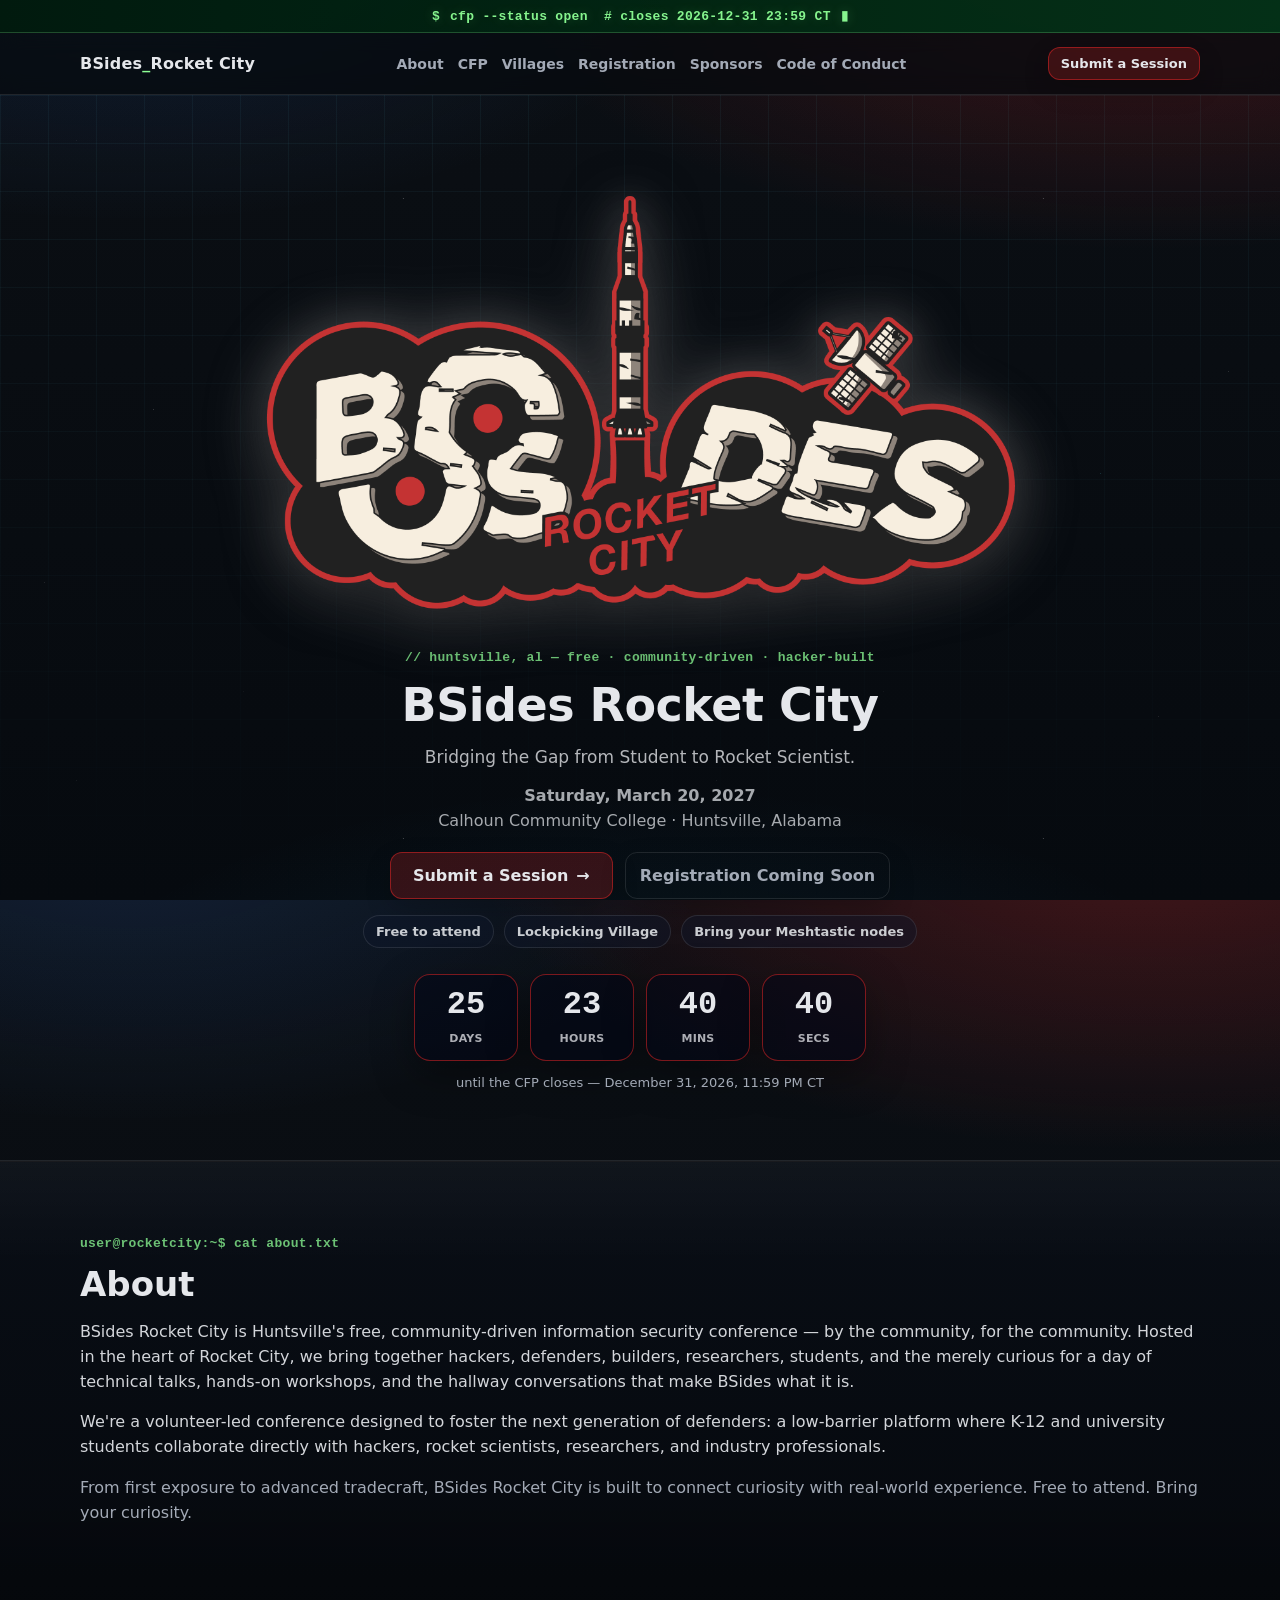
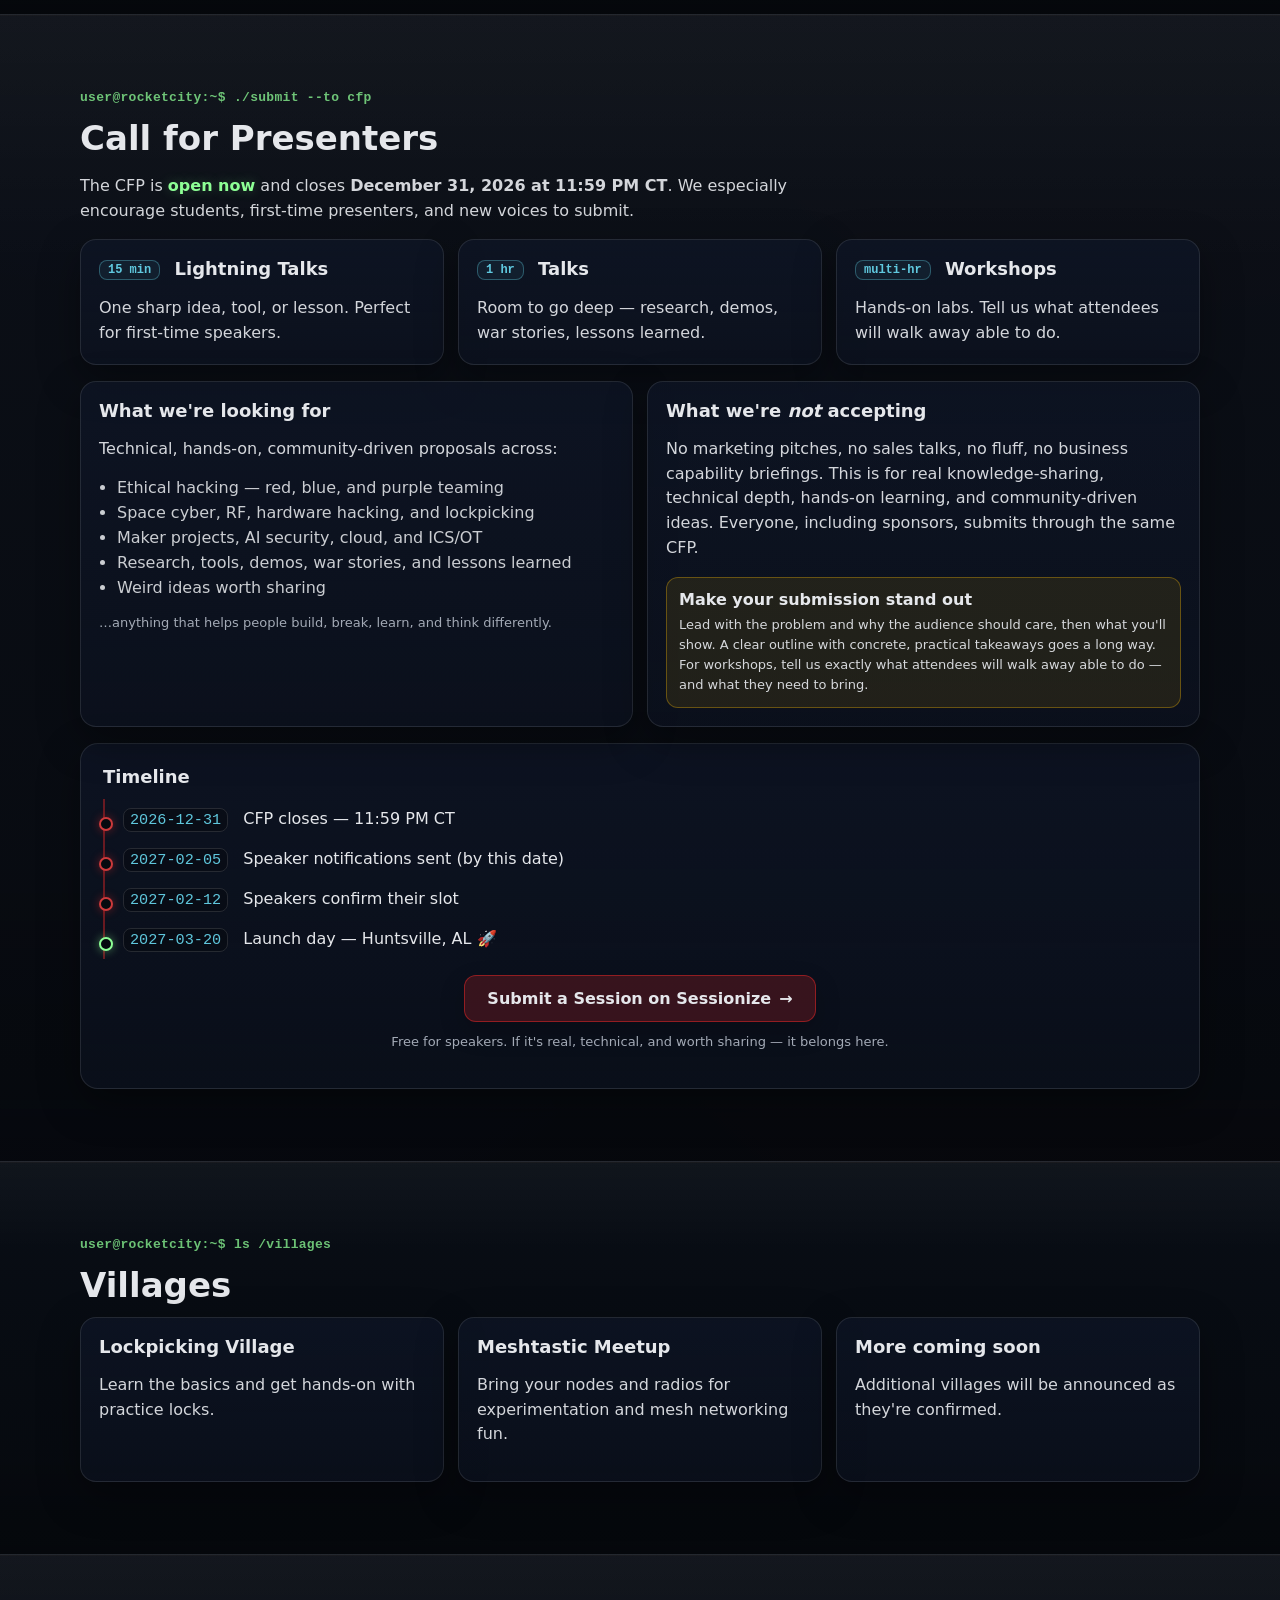
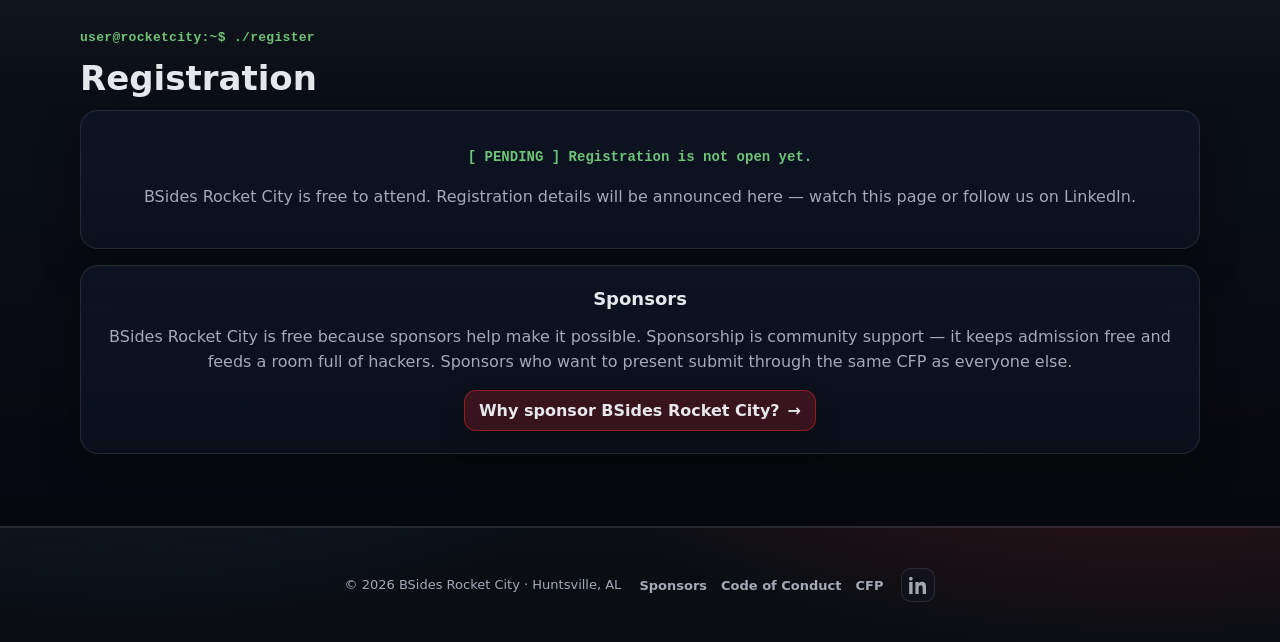
==== index.html @ ed010ed2 "Add sponsor page and one-page sponsor sheet PDF - New sponsors.html: why sponsor, what sponsorship s" ====
<!doctype html>
<html lang="en">
<head>
  <meta charset="utf-8" />
  <meta name="viewport" content="width=device-width,initial-scale=1" />
  <meta name="description" content="BSides Rocket City — Huntsville's free, community-driven information security conference. Saturday, March 20, 2027 at Calhoun Community College. CFP open now." />
  <title>BSides Rocket City — March 20, 2027 · Huntsville, AL</title>

  <meta property="og:title" content="BSides Rocket City" />
  <meta property="og:description" content="Huntsville's free, community-driven infosec conference. Saturday, March 20, 2027 · Calhoun Community College. CFP open through December 31, 2026." />
  <meta property="og:image" content="assets/images/BSides-Rocket City-Logo.png" />
  <meta property="og:type" content="website" />

  <link rel="icon" href="assets/images/BSides-Rocket City-Logo.png" type="image/png" />

  <link rel="preconnect" href="https://fonts.cloudflare.com" crossorigin />
  <link href="https://fonts.cloudflare.com/css?family=Inter:400,500,600,700,800&display=swap" rel="stylesheet" />

  <link rel="stylesheet" href="assets/styles.css" />
</head>

<body>
  <div id="bootScreen" class="boot-screen" aria-hidden="true"></div>

  <a class="skip-link" href="#main">Skip to content</a>

  <div class="top-banner" role="note">
    <span class="top-banner__prompt">$</span>
    <span class="top-banner__text">cfp --status open&nbsp;&nbsp;# closes 2026-12-31 23:59 CT</span>
    <span class="top-banner__cursor">▮</span>
  </div>

  <header class="site-header">
    <div class="container header-inner">
      <div class="brand">
        <span class="brand-name">BSides<span class="brand-accent">_</span>Rocket City</span>
      </div>

      <nav class="nav" aria-label="Primary navigation">
        <a href="#about">About</a>
        <a href="#cfp">CFP</a>
        <a href="#villages">Villages</a>
        <a href="#register">Registration</a>
        <a href="sponsors.html">Sponsors</a>
        <a href="code-of-conduct.html">Code of Conduct</a>
      </nav>

      <div class="header-cta">
        <a class="btn primary small-btn" href="https://sessionize.com/bsides-rocket-city2007/" target="_blank" rel="noopener noreferrer">Submit a Session</a>
      </div>
    </div>
  </header>

  <main id="main">

    <section class="hero">
      <div class="container hero-inner">

        <div class="hero-visual">
          <img
            id="heroLogo"
            src="assets/images/BSides-Rocket City-Logo.png"
            alt="BSides Rocket City logo"
            class="hero-logo"
            loading="eager"
          />
        </div>

        <p class="eyebrow" aria-hidden="true">// huntsville, al — free · community-driven · hacker-built</p>

        <h1>BSides Rocket City</h1>

        <p class="subtitle">
          Bridging the Gap from Student to Rocket Scientist.
        </p>

        <p class="meta">
          <strong>Saturday, March 20, 2027</strong><br />
          Calhoun Community College · Huntsville, Alabama
        </p>

        <div class="hero-actions">
          <a class="btn primary cta" href="https://sessionize.com/bsides-rocket-city2007/" target="_blank" rel="noopener noreferrer">
            Submit a Session <span aria-hidden="true">→</span>
          </a>
          <span class="btn ghost soon">Registration Coming Soon</span>
        </div>

        <div class="hero-note">
          <div class="pill">Free to attend</div>
          <div class="pill">Lockpicking Village</div>
          <div class="pill">Bring your Meshtastic nodes</div>
        </div>

        <div class="timer" id="cfpTimer" aria-label="Time remaining to submit to the call for presenters">
          <div class="timebox"><span id="tDays">--</span><small>days</small></div>
          <div class="timebox"><span id="tHours">--</span><small>hours</small></div>
          <div class="timebox"><span id="tMins">--</span><small>mins</small></div>
          <div class="timebox"><span id="tSecs">--</span><small>secs</small></div>
        </div>
        <p class="muted small timer-caption">until the CFP closes — December 31, 2026, 11:59 PM CT</p>
      </div>
    </section>

    <section id="about" class="section">
      <div class="container">
        <p class="eyebrow" aria-hidden="true">user@rocketcity:~$ cat about.txt</p>
        <h2>About</h2>
        <p>
          BSides Rocket City is Huntsville's free, community-driven information security conference —
          by the community, for the community. Hosted in the heart of Rocket City, we bring together
          hackers, defenders, builders, researchers, students, and the merely curious for a day of
          technical talks, hands-on workshops, and the hallway conversations that make BSides what it is.
        </p>

        <p>
          We're a volunteer-led conference designed to foster the next generation of defenders:
          a low-barrier platform where K-12 and university students collaborate directly with hackers,
          rocket scientists, researchers, and industry professionals.
        </p>

        <p class="muted">
          From first exposure to advanced tradecraft, BSides Rocket City is built to connect curiosity
          with real-world experience. Free to attend. Bring your curiosity.
        </p>
      </div>
    </section>

    <section id="cfp" class="section alt">
      <div class="container">
        <p class="eyebrow" aria-hidden="true">user@rocketcity:~$ ./submit --to cfp</p>
        <h2>Call for Presenters</h2>
        <p class="section-lede">
          The CFP is <strong class="status-open">open now</strong> and closes
          <strong>December 31, 2026 at 11:59 PM CT</strong>. We especially encourage students,
          first-time presenters, and new voices to submit.
        </p>

        <div class="grid-3 formats">
          <div class="card">
            <h3><span class="mono-tag">15 min</span> Lightning Talks</h3>
            <p>One sharp idea, tool, or lesson. Perfect for first-time speakers.</p>
          </div>
          <div class="card">
            <h3><span class="mono-tag">1 hr</span> Talks</h3>
            <p>Room to go deep — research, demos, war stories, lessons learned.</p>
          </div>
          <div class="card">
            <h3><span class="mono-tag">multi-hr</span> Workshops</h3>
            <p>Hands-on labs. Tell us what attendees will walk away able to do.</p>
          </div>
        </div>

        <div class="grid-2 mt">
          <div class="card">
            <h3>What we're looking for</h3>
            <p>Technical, hands-on, community-driven proposals across:</p>
            <ul class="bullets">
              <li>Ethical hacking — red, blue, and purple teaming</li>
              <li>Space cyber, RF, hardware hacking, and lockpicking</li>
              <li>Maker projects, AI security, cloud, and ICS/OT</li>
              <li>Research, tools, demos, war stories, and lessons learned</li>
              <li>Weird ideas worth sharing</li>
            </ul>
            <p class="muted small">
              …anything that helps people build, break, learn, and think differently.
            </p>
          </div>

          <div class="card">
            <h3>What we're <em>not</em> accepting</h3>
            <p>
              No marketing pitches, no sales talks, no fluff, no business capability briefings.
              This is for real knowledge-sharing, technical depth, hands-on learning, and
              community-driven ideas. Everyone, including sponsors, submits through the same CFP.
            </p>
            <div class="notice">
              <div class="notice-title">Make your submission stand out</div>
              <p class="small">
                Lead with the problem and why the audience should care, then what you'll show.
                A clear outline with concrete, practical takeaways goes a long way. For workshops,
                tell us exactly what attendees will walk away able to do — and what they need to bring.
              </p>
            </div>
          </div>
        </div>

        <div class="card big mt timeline-card">
          <h3>Timeline</h3>
          <ul class="timeline">
            <li><code>2026-12-31</code> CFP closes — 11:59 PM CT</li>
            <li><code>2027-02-05</code> Speaker notifications sent (by this date)</li>
            <li><code>2027-02-12</code> Speakers confirm their slot</li>
            <li><code>2027-03-20</code> Launch day — Huntsville, AL 🚀</li>
          </ul>

          <div class="center mt">
            <a class="btn primary cta" href="https://sessionize.com/bsides-rocket-city2007/" target="_blank" rel="noopener noreferrer">
              Submit a Session on Sessionize <span aria-hidden="true">→</span>
            </a>
            <p class="muted small mt-sm">Free for speakers. If it's real, technical, and worth sharing — it belongs here.</p>
          </div>
        </div>
      </div>
    </section>

    <section id="villages" class="section">
      <div class="container">
        <p class="eyebrow" aria-hidden="true">user@rocketcity:~$ ls /villages</p>
        <h2>Villages</h2>

        <div class="grid-3">
          <div class="card">
            <h3>Lockpicking Village</h3>
            <p>Learn the basics and get hands-on with practice locks.</p>
          </div>

          <div class="card">
            <h3>Meshtastic Meetup</h3>
            <p>Bring your nodes and radios for experimentation and mesh networking fun.</p>
          </div>

          <div class="card">
            <h3>More coming soon</h3>
            <p>Additional villages will be announced as they're confirmed.</p>
          </div>
        </div>
      </div>
    </section>

    <section id="register" class="section alt">
      <div class="container">
        <p class="eyebrow" aria-hidden="true">user@rocketcity:~$ ./register</p>
        <h2>Registration</h2>

        <div class="card big center">
          <p class="mono-line">[ PENDING ] Registration is not open yet.</p>
          <p class="muted">
            BSides Rocket City is free to attend. Registration details will be announced here —
            watch this page or follow us on LinkedIn.
          </p>
        </div>

        <div class="card big mt center">
          <h3>Sponsors</h3>
          <p class="muted">
            BSides Rocket City is free because sponsors help make it possible. Sponsorship is
            community support — it keeps admission free and feeds a room full of hackers.
            Sponsors who want to present submit through the same CFP as everyone else.
          </p>
          <a class="btn primary" href="sponsors.html">Why sponsor BSides Rocket City? <span aria-hidden="true">→</span></a>
        </div>
      </div>
    </section>

    <footer class="site-footer">
      <div class="container footer-inner">
        <p class="muted small">© <span id="year"></span> BSides Rocket City · Huntsville, AL</p>

        <nav class="footer-links" aria-label="Footer navigation">
          <a href="sponsors.html">Sponsors</a>
          <a href="code-of-conduct.html">Code of Conduct</a>
          <a href="https://sessionize.com/bsides-rocket-city2007/" target="_blank" rel="noopener noreferrer">CFP</a>
        </nav>

        <a class="social-icon"
           href="https://www.linkedin.com/company/bsides-rocket-city/"
           target="_blank"
           rel="noopener noreferrer"
           aria-label="Follow BSides Rocket City on LinkedIn">
          <svg viewBox="0 0 24 24" width="18" height="18" fill="currentColor">
            <path d="M4.98 3.5C4.98 4.88 3.86 6 2.49 6 1.12 6 0 4.88 0 3.5 0 2.12 1.12 1 2.49 1 3.86 1 4.98 2.12 4.98 3.5zM.22 8h4.54V24H.22zM8.56 8h4.35v2.19h.06c.61-1.16 2.09-2.39 4.31-2.39 4.61 0 5.46 3.03 5.46 6.97V24h-4.54v-7.56c0-1.8-.03-4.11-2.5-4.11-2.5 0-2.88 1.95-2.88 3.98V24H8.56z"/>
          </svg>
        </a>
      </div>
    </footer>

  </main>

  <script>
    document.getElementById("year").textContent = new Date().getFullYear();

    // --- CFP countdown (closes Dec 31, 2026 11:59 PM CT / UTC-6) ---
    (function () {
      const target = Date.parse("2026-12-31T23:59:59-06:00");
      const el = {
        d: document.getElementById("tDays"),
        h: document.getElementById("tHours"),
        m: document.getElementById("tMins"),
        s: document.getElementById("tSecs")
      };
      const timer = document.getElementById("cfpTimer");
      const caption = document.querySelector(".timer-caption");

      function tick() {
        let diff = target - Date.now();
        if (diff <= 0) {
          timer.innerHTML = '<div class="timebox closed"><span>CFP</span><small>closed</small></div>';
          if (caption) caption.textContent = "The CFP closed December 31, 2026. Thanks to everyone who submitted!";
          return;
        }
        const days = Math.floor(diff / 86400000);
        const hours = Math.floor(diff / 3600000) % 24;
        const mins = Math.floor(diff / 60000) % 60;
        const secs = Math.floor(diff / 1000) % 60;
        el.d.textContent = days;
        el.h.textContent = String(hours).padStart(2, "0");
        el.m.textContent = String(mins).padStart(2, "0");
        el.s.textContent = String(secs).padStart(2, "0");
        setTimeout(tick, 1000);
      }
      tick();
    })();

    // --- Boot screen (skippable, once per session, respects reduced motion) ---
    (function () {
      const bootScreen = document.getElementById("bootScreen");
      const reduceMotion = window.matchMedia("(prefers-reduced-motion: reduce)").matches;
      let seen = false;
      try { seen = sessionStorage.getItem("booted") === "1"; } catch (e) {}

      if (reduceMotion || seen) {
        bootScreen.remove();
        return;
      }

      const bootMessages = [
        "BSides Rocket City BIOS v27.03",
        "[ OK ] Initializing community modules...",
        "[ OK ] Loading CFP pipeline... status=OPEN",
        "[ OK ] Mounting /srv/bsides-rocket-city ...",
        "[ OK ] Spawning villages...",
        "[ OK ] Igniting boosters...",
        "Welcome to BSides Rocket City."
      ];

      let bootIndex = 0;
      let dismissed = false;

      function dismiss() {
        if (dismissed) return;
        dismissed = true;
        try { sessionStorage.setItem("booted", "1"); } catch (e) {}
        bootScreen.classList.add("boot-hide");
        setTimeout(() => bootScreen.remove(), 650);
      }

      function typeBootMessage() {
        if (dismissed) return;
        if (bootIndex < bootMessages.length) {
          const line = document.createElement("div");
          line.textContent = bootMessages[bootIndex++];
          bootScreen.appendChild(line);
          setTimeout(typeBootMessage, 220);
        } else {
          setTimeout(dismiss, 650);
        }
      }

      bootScreen.addEventListener("click", dismiss);
      window.addEventListener("keydown", dismiss, { once: true });
      window.addEventListener("load", typeBootMessage);
    })();
  </script>
</body>
</html>
---- assets/styles.css ----
:root{
  --bg: #0b0f14;
  --bg2:#060a0f;
  --panel:#0f172a;
  --text:#e5e7eb;
  --muted:#a3aab6;
  --border: rgba(255,255,255,.10);
  --section-edge: rgba(255,255,255,.08);
  --section-a: linear-gradient(180deg, rgba(9,14,22,.98), rgba(6,9,14,.96));
  --section-b: linear-gradient(180deg, rgba(12,16,24,.98), rgba(7,10,16,.96));
  --section-soft-top: linear-gradient(180deg, rgba(255,255,255,.03), transparent 22%);
  --section-soft-bottom: linear-gradient(0deg, rgba(0,0,0,.18), transparent 28%);
  --shadow: 0 14px 40px rgba(0,0,0,.35);
  --accent: rgba(220,38,38,.55);
  --terminal: #8dff95;
  --terminal-dim: rgba(141,255,149,.75);
  --cyan: rgba(110,231,255,.85);
  --noticeBg: rgba(234,179,8,.10);
  --noticeBorder: rgba(234,179,8,.35);
  --mono: ui-monospace, SFMono-Regular, Menlo, Monaco, Consolas, "Liberation Mono", "Courier New", monospace;
}

*{ box-sizing:border-box; }
html,body{ height:100%; }
html{ scroll-behavior: smooth; }

body{
  margin:0;
  font-family: "Inter", system-ui, -apple-system, BlinkMacSystemFont, "Segoe UI", sans-serif;
  background:
    radial-gradient(1000px 520px at 10% -10%, rgba(59,130,246,.16), transparent 60%),
    radial-gradient(1100px 520px at 90% -8%, rgba(220,38,38,.28), transparent 62%),
    radial-gradient(900px 420px at 50% 120%, rgba(14,165,233,.10), transparent 70%),
    linear-gradient(180deg, var(--bg), var(--bg2));
  color: var(--text);
}

/* Starfield: static, layered, cheap to render */
body::before{
  content:"";
  position: fixed;
  inset: 0;
  z-index: -1;
  pointer-events: none;
  background-image:
    radial-gradient(1px 1px at 12% 22%, rgba(255,255,255,.55), transparent 50%),
    radial-gradient(1px 1px at 38% 8%,  rgba(255,255,255,.40), transparent 50%),
    radial-gradient(1.5px 1.5px at 63% 31%, rgba(255,255,255,.50), transparent 50%),
    radial-gradient(1px 1px at 81% 12%, rgba(255,255,255,.35), transparent 50%),
    radial-gradient(1px 1px at 24% 64%, rgba(255,255,255,.30), transparent 50%),
    radial-gradient(1.5px 1.5px at 92% 58%, rgba(255,255,255,.40), transparent 50%),
    radial-gradient(1px 1px at 49% 83%, rgba(255,255,255,.30), transparent 50%),
    radial-gradient(1px 1px at 7% 91%,  rgba(255,255,255,.35), transparent 50%),
    radial-gradient(1.5px 1.5px at 72% 74%, rgba(110,231,255,.35), transparent 50%),
    radial-gradient(1px 1px at 55% 49%, rgba(255,255,255,.25), transparent 50%);
  background-size: 640px 640px;
  background-repeat: repeat;
  opacity: .8;
}

a{ color:inherit; }
a:hover{ opacity:.95; }

:focus-visible{
  outline: 2px solid var(--terminal);
  outline-offset: 2px;
  border-radius: 4px;
}

.container{
  width: min(1120px, calc(100% - 32px));
  margin-inline:auto;
}

.center{ text-align:center; }

/* ---------- Terminal top banner ---------- */
.top-banner{
  display:flex;
  align-items:center;
  justify-content:center;
  gap:10px;
  padding: 8px 10px;
  background: linear-gradient(90deg, rgba(0,26,12,.92), rgba(0,51,24,.92));
  border-bottom: 1px solid rgba(141,255,149,.22);
  color: rgba(141,255,149,.95);
  font-family: var(--mono);
  font-size: 13px;
  font-weight: 700;
  letter-spacing: .3px;
  text-shadow: 0 0 12px rgba(141,255,149,.22);
}

.top-banner__cursor{
  animation: bannerBlink 1.15s steps(1,end) infinite;
}

@keyframes bannerBlink{
  0%,49%{ opacity: 1; }
  50%,100%{ opacity: 0; }
}

/* ---------- Boot screen ---------- */
.boot-screen{
  position: fixed;
  inset: 0;
  background: #000;
  color: var(--terminal);
  font-family: var(--mono);
  font-size: 14px;
  padding: 24px;
  z-index: 9999;
  overflow: auto;
  opacity: 1;
  transition: opacity .6s ease, transform .6s ease;
  text-shadow: 0 0 10px rgba(141,255,149,.25);
  cursor: pointer;
}

.boot-screen.boot-hide{
  opacity: 0;
  transform: translateY(-6px);
  pointer-events: none;
}

.skip-link{
  position:absolute;
  left:-9999px;
  top:auto;
  width:1px;
  height:1px;
  overflow:hidden;
}

.skip-link:focus{
  left:16px;
  top:16px;
  width:auto;
  height:auto;
  padding:10px 12px;
  background:#000;
  border:1px solid var(--border);
  border-radius:10px;
  z-index:9999;
}

/* ---------- Header ---------- */
.site-header{
  position:sticky;
  top: 0;
  z-index:50;
  backdrop-filter: blur(10px);
  background: rgba(6,10,15,.72);
  border-bottom:1px solid var(--border);
}

.header-inner{
  display:flex;
  gap:16px;
  align-items:center;
  justify-content:space-between;
  padding:14px 0;
}

.brand-name{
  font-weight:800;
  letter-spacing:.2px;
  white-space: nowrap;
}

.brand-accent{
  color: var(--terminal);
  animation: bannerBlink 1.15s steps(1,end) infinite;
}

.nav{
  display:flex;
  gap:14px;
  flex-wrap:wrap;
  justify-content:center;
}

.nav a{
  color: var(--muted);
  text-decoration:none;
  font-weight:600;
  font-size:14px;
}

.nav a:hover{ color: var(--terminal); }

.header-cta{
  display:flex;
  gap:10px;
  align-items:center;
}

/* ---------- Buttons ---------- */
.btn{
  display:inline-flex;
  align-items:center;
  justify-content:center;
  gap:8px;
  padding:10px 14px;
  border-radius:12px;
  border:1px solid var(--border);
  background: rgba(15,23,42,.55);
  color: var(--text);
  text-decoration:none;
  font-weight:800;
  box-shadow: 0 10px 26px rgba(0,0,0,.18);
  transition: transform .15s ease, box-shadow .15s ease, border-color .15s ease;
}

.btn:hover{
  border-color: rgba(255,255,255,.20);
  box-shadow: 0 14px 38px rgba(0,0,0,.24);
  transform: translateY(-1px);
}

.btn.primary{
  background: rgba(220,38,38,.22);
  border-color: rgba(220,38,38,.55);
}

.btn.primary:hover{
  border-color: rgba(239,68,68,.85);
  box-shadow: 0 14px 38px rgba(0,0,0,.24), 0 0 22px rgba(220,38,38,.30);
}

.btn.cta{
  padding: 13px 22px;
  font-size: 16px;
}

.btn.ghost{
  background: transparent;
}

.btn.soon{
  color: var(--muted);
  cursor: default;
  font-weight: 700;
}

.btn.soon:hover{
  transform: none;
  border-color: var(--border);
  box-shadow: 0 10px 26px rgba(0,0,0,.18);
}

.small-btn{
  padding: 8px 12px;
  font-size: 13px;
}

/* ---------- Sections ---------- */
.section{
  padding: 72px 0;
  background:
    var(--section-soft-top),
    var(--section-soft-bottom),
    var(--section-a);
  border-top: 1px solid var(--section-edge);
  border-bottom: 1px solid var(--section-edge);
}

.section.alt{
  background:
    var(--section-soft-top),
    var(--section-soft-bottom),
    var(--section-b);
}

h1,h2,h3{ margin: 0 0 12px; }
h1{ font-size: clamp(32px, 4vw, 46px); letter-spacing:-.5px; }
h2{ font-size: clamp(26px, 3vw, 34px); }
h3{ font-size: 18px; }

p{ line-height:1.55; color: rgba(229,231,235,.92); }
.muted{ color: var(--muted); }
.small{ font-size: 13px; }

.section-lede{
  max-width: 72ch;
}

.status-open{
  color: var(--terminal);
  text-shadow: 0 0 12px rgba(141,255,149,.25);
}

/* Terminal-style section eyebrows */
.eyebrow{
  margin: 0 0 10px;
  font-family: var(--mono);
  font-size: 13px;
  font-weight: 600;
  letter-spacing: .3px;
  color: var(--terminal-dim);
}

.mono-tag{
  display:inline-block;
  font-family: var(--mono);
  font-size: 12px;
  font-weight: 700;
  color: var(--cyan);
  border: 1px solid rgba(110,231,255,.30);
  background: rgba(110,231,255,.06);
  border-radius: 8px;
  padding: 2px 8px;
  margin-right: 8px;
  vertical-align: 2px;
}

.mono-line{
  font-family: var(--mono);
  font-size: 14px;
  font-weight: 700;
  color: var(--terminal-dim);
}

/* ---------- Hero ---------- */
.hero{
  position: relative;
  padding: 78px 0 54px;
  border-bottom: 1px solid var(--border);
  overflow: hidden;
}

/* Faint launch-grid backdrop, fades toward the bottom */
.hero::before{
  content:"";
  position:absolute;
  inset:0;
  pointer-events:none;
  background-image:
    linear-gradient(rgba(110,231,255,.06) 1px, transparent 1px),
    linear-gradient(90deg, rgba(110,231,255,.06) 1px, transparent 1px);
  background-size: 48px 48px;
  -webkit-mask-image: linear-gradient(180deg, rgba(0,0,0,.9), transparent 78%);
          mask-image: linear-gradient(180deg, rgba(0,0,0,.9), transparent 78%);
}

.hero-inner{ text-align:center; position: relative; }

.hero-visual{
  position: relative;
  width: min(760px, 96%);
  margin: 0 auto 18px;
  overflow: visible;
  background: transparent;
  border: 0;
  box-shadow: none;
}

.hero-logo{
  position: relative;
  z-index: 1;
  width: 100%;
  height: auto;
  display:block;
  margin: 0 auto;

  filter:
    drop-shadow(0 10px 28px rgba(0,0,0,.55))
    drop-shadow(0 0 16px rgba(255,255,255,.18))
    drop-shadow(0 0 32px rgba(255,255,255,.14));
}

.subtitle{
  margin: 0 auto 14px;
  max-width: 72ch;
  color: rgba(229,231,235,.78);
  font-size: 17px;
}

.meta{
  margin: 0 auto 18px;
  color: rgba(229,231,235,.72);
  font-size: 16px;
}

.hero-actions{
  display:flex;
  justify-content:center;
  gap:12px;
  flex-wrap:wrap;
  margin: 18px 0 16px;
}

.hero-note{
  display:flex;
  gap:10px;
  flex-wrap:wrap;
  justify-content:center;
  margin-top: 12px;
}

.pill{
  border: 1px solid var(--border);
  background: rgba(15,23,42,.45);
  padding: 8px 12px;
  border-radius: 999px;
  font-weight: 800;
  font-size: 13px;
  color: rgba(229,231,235,.88);
}

/* ---------- CFP countdown ---------- */
.timer{
  display:flex;
  justify-content:center;
  gap:12px;
  margin-top:26px;
  flex-wrap:wrap;
}

.timebox{
  width: 104px;
  border-radius: 16px;
  padding: 14px 12px;
  border: 1px solid rgba(220,38,38,.55);
  background: rgba(2,6,23,.55);
  box-shadow: var(--shadow);
}

.timebox span{
  display:block;
  font-family: var(--mono);
  font-size: 32px;
  font-weight: 800;
  line-height: 1;
  margin-bottom: 6px;
  font-variant-numeric: tabular-nums;
}

.timebox small{
  color: rgba(229,231,235,.75);
  font-weight: 800;
  letter-spacing: .2px;
  text-transform: uppercase;
  font-size: 11px;
}

.timebox.closed{
  width: auto;
  padding-inline: 26px;
  border-color: rgba(141,255,149,.45);
}

.timer-caption{
  text-align:center;
  margin-top: 12px;
}

/* ---------- Cards & grids ---------- */
.card{
  background: linear-gradient(180deg, rgba(15,23,42,.62), rgba(15,23,42,.42));
  border: 1px solid var(--border);
  border-radius: 16px;
  padding: 18px;
  box-shadow: var(--shadow);
  transition: border-color .2s ease;
}

.card:hover{
  border-color: rgba(110,231,255,.28);
}

.card.big{
  padding: 22px;
  border-radius: 18px;
}

.grid-2{
  display:grid;
  grid-template-columns: repeat(2, minmax(0,1fr));
  gap: 14px;
}

.grid-3{
  display:grid;
  grid-template-columns: repeat(3, minmax(0,1fr));
  gap: 14px;
}

.formats .card p{
  margin-bottom: 0;
}

.bullets{
  padding-left: 18px;
  color: rgba(229,231,235,.88);
}

.bullets li{ margin: 6px 0; }

.notice{
  margin-top: 14px;
  padding: 12px 12px;
  border-radius: 12px;
  background: var(--noticeBg);
  border: 1px solid var(--noticeBorder);
}

.notice-title{
  font-weight: 900;
  margin-bottom: 6px;
}

.notice p{ margin: 0; }

/* ---------- Timeline ---------- */
.timeline{
  list-style: none;
  margin: 0;
  padding: 0;
}

.timeline li{
  padding: 10px 0 10px 18px;
  border-left: 2px solid rgba(220,38,38,.45);
  position: relative;
}

.timeline li::before{
  content:"";
  position:absolute;
  left:-6px;
  top: 18px;
  width: 10px;
  height: 10px;
  border-radius: 999px;
  background: var(--bg2);
  border: 2px solid rgba(239,68,68,.85);
  box-shadow: 0 0 10px rgba(220,38,38,.45);
}

.timeline li:last-child::before{
  border-color: var(--terminal);
  box-shadow: 0 0 10px rgba(141,255,149,.45);
}

.timeline code{
  margin-right: 10px;
  color: var(--cyan);
}

code{
  font-family: var(--mono);
  font-size: 0.95em;
  padding: 2px 6px;
  border-radius: 8px;
  background: rgba(0,0,0,.28);
  border: 1px solid rgba(255,255,255,.12);
}

.mt{ margin-top: 16px; }
.mt-sm{ margin-top: 10px; }

/* ---------- Code of Conduct page ---------- */
.page-hero{
  padding: 56px 0 36px;
  border-bottom: 1px solid var(--border);
  text-align:center;
}

.prose{
  max-width: 76ch;
}

.prose h2{
  margin-top: 34px;
  font-size: clamp(20px, 2.4vw, 26px);
}

/* ---------- Footer ---------- */
.site-footer{
  padding: 34px 0;
  border-top: 1px solid var(--border);
}

.footer-inner{
  display:flex;
  gap:18px;
  align-items:center;
  justify-content:center;
  flex-wrap:wrap;
}

.footer-links{
  display:flex;
  gap:14px;
}

.footer-links a{
  color: var(--muted);
  text-decoration:none;
  font-weight:600;
  font-size:13px;
}

.footer-links a:hover{ color: var(--terminal); }

.social-icon{
  display:inline-flex;
  align-items:center;
  justify-content:center;
  width: 34px;
  height: 34px;
  border-radius: 10px;
  border: 1px solid rgba(255,255,255,.10);
  background: rgba(15,23,42,.35);
  color: rgba(229,231,235,.70);
  text-decoration:none;
  transition: transform .15s ease, color .15s ease, border-color .15s ease, background .15s ease;
}

.social-icon:hover{
  transform: translateY(-1px);
  color: rgba(141,255,149,.92);
  border-color: rgba(141,255,149,.22);
  background: rgba(0, 51, 24, .20);
}

/* ---------- Responsive ---------- */
@media (max-width: 900px){
  .grid-3{ grid-template-columns: 1fr; }
  .grid-2{ grid-template-columns: 1fr; }
  .header-inner{ flex-wrap:wrap; justify-content:center; }
  .nav{ justify-content:center; }
}

@media (max-width: 640px){
  .section{
    padding: 56px 0;
    background:
      linear-gradient(180deg, rgba(255,255,255,.03), transparent 24%),
      linear-gradient(0deg, rgba(0,0,0,.18), transparent 30%),
      var(--section-a);
  }
  .section.alt{
    background:
      linear-gradient(180deg, rgba(255,255,255,.03), transparent 24%),
      linear-gradient(0deg, rgba(0,0,0,.18), transparent 30%),
      var(--section-b);
  }
  .timebox{ width: 76px; padding: 12px 8px; }
  .timebox span{ font-size: 24px; }
  .top-banner{ font-size: 11px; }
}

/* ---------- Reduced motion ---------- */
@media (prefers-reduced-motion: reduce){
  html{ scroll-behavior: auto; }
  *, *::before, *::after{
    animation-duration: .01ms !important;
    animation-iteration-count: 1 !important;
    transition-duration: .01ms !important;
  }
}
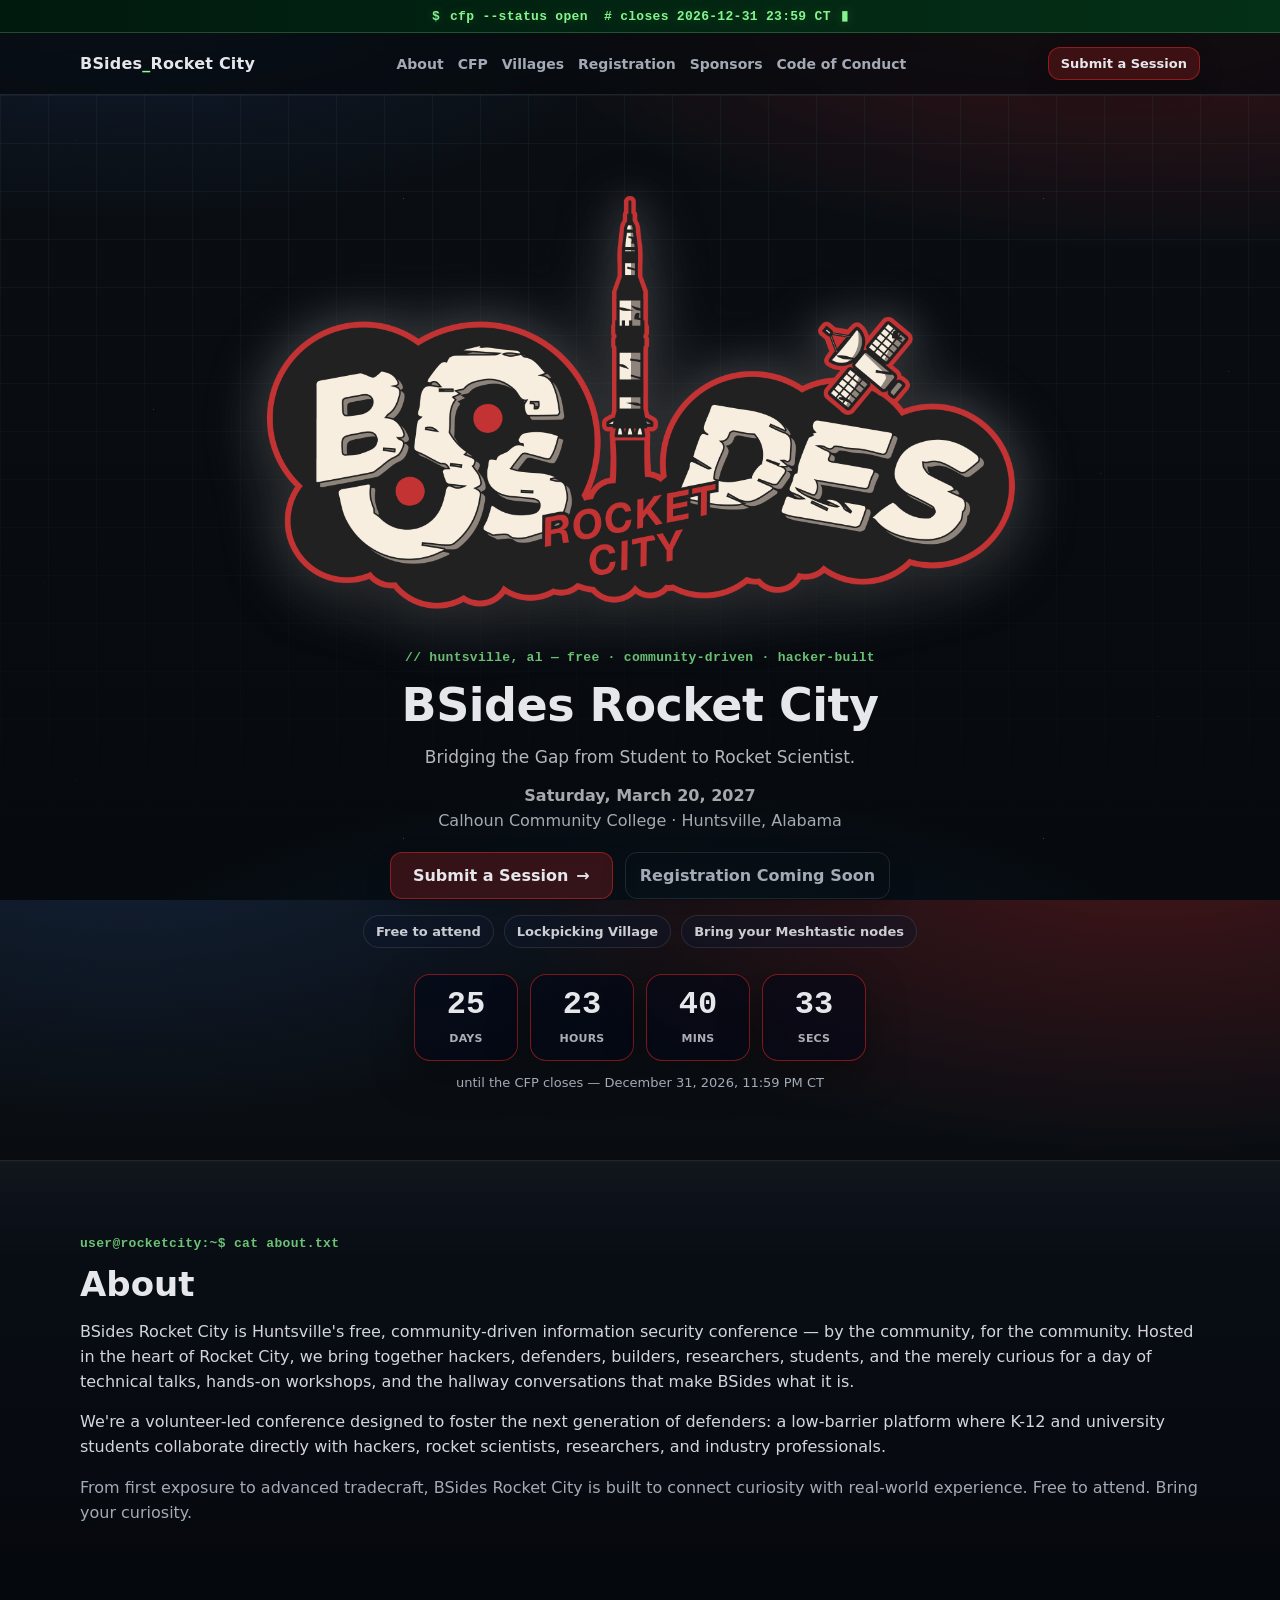
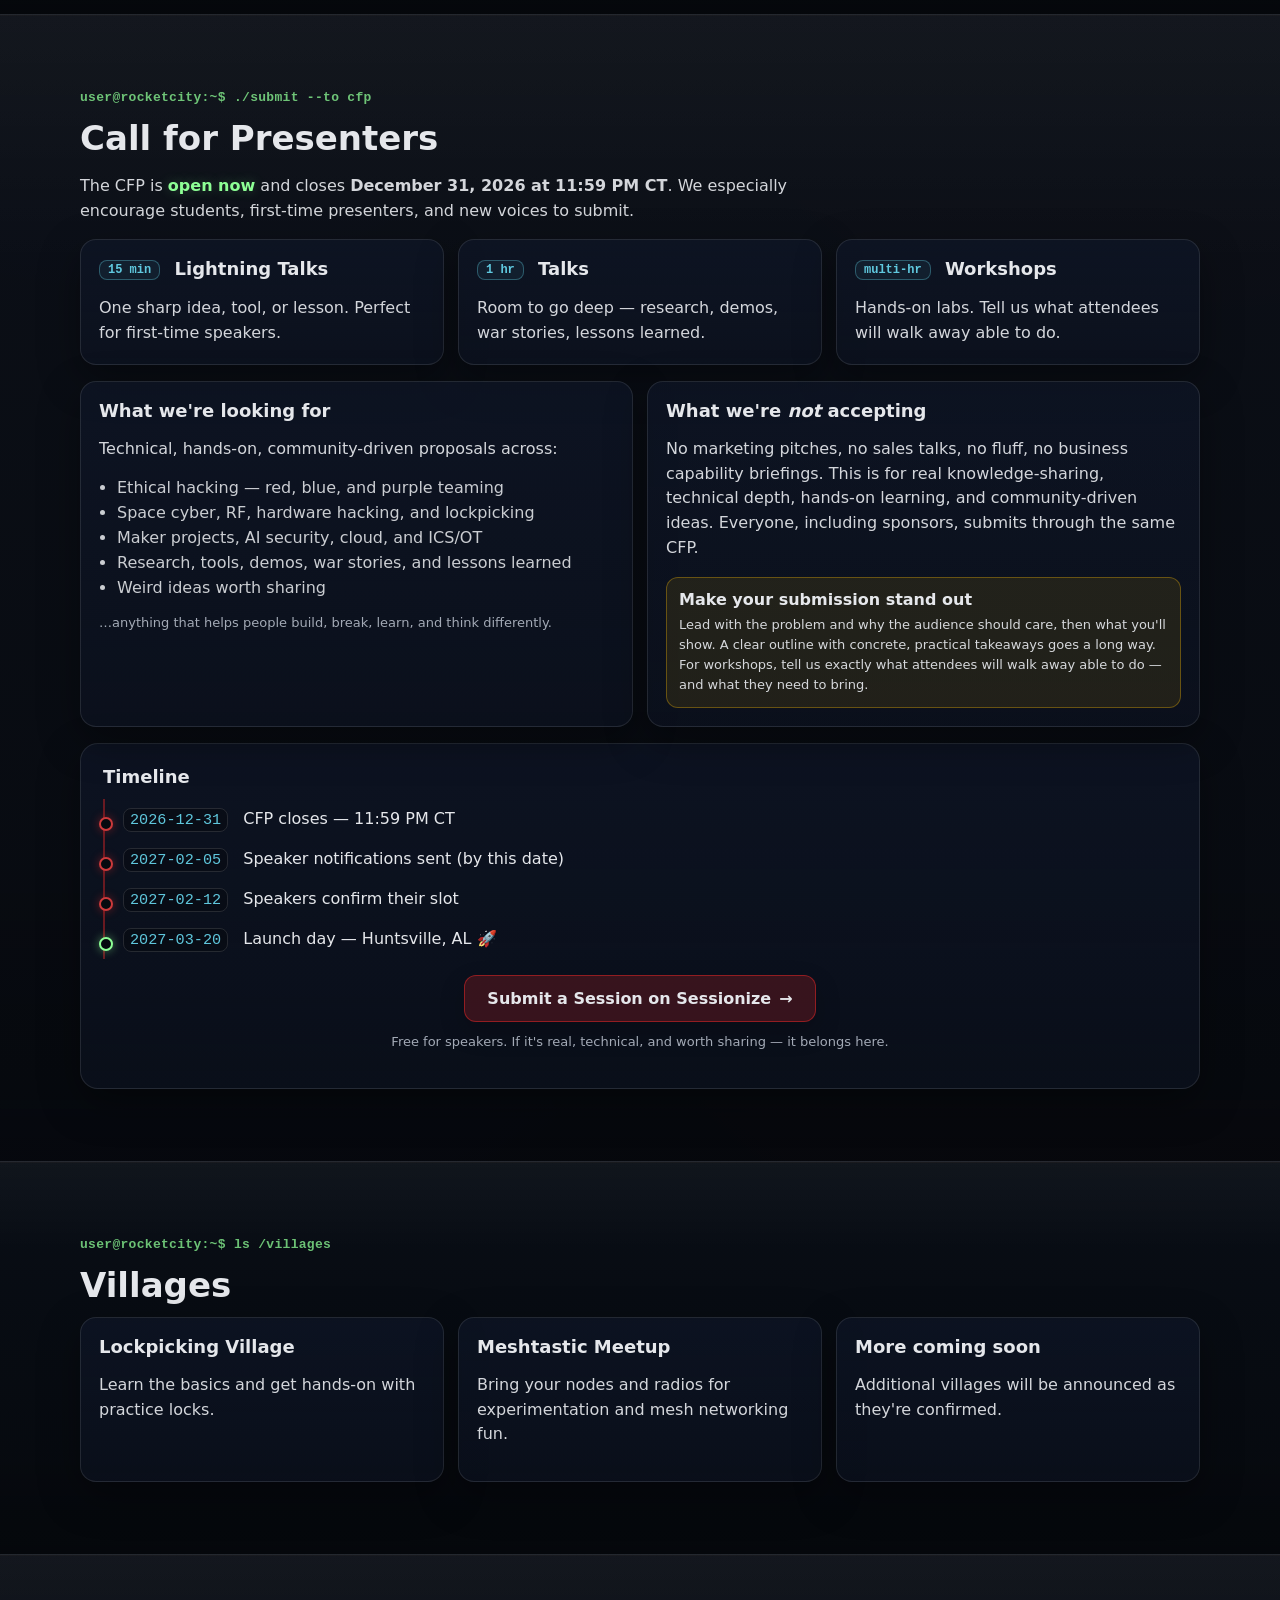
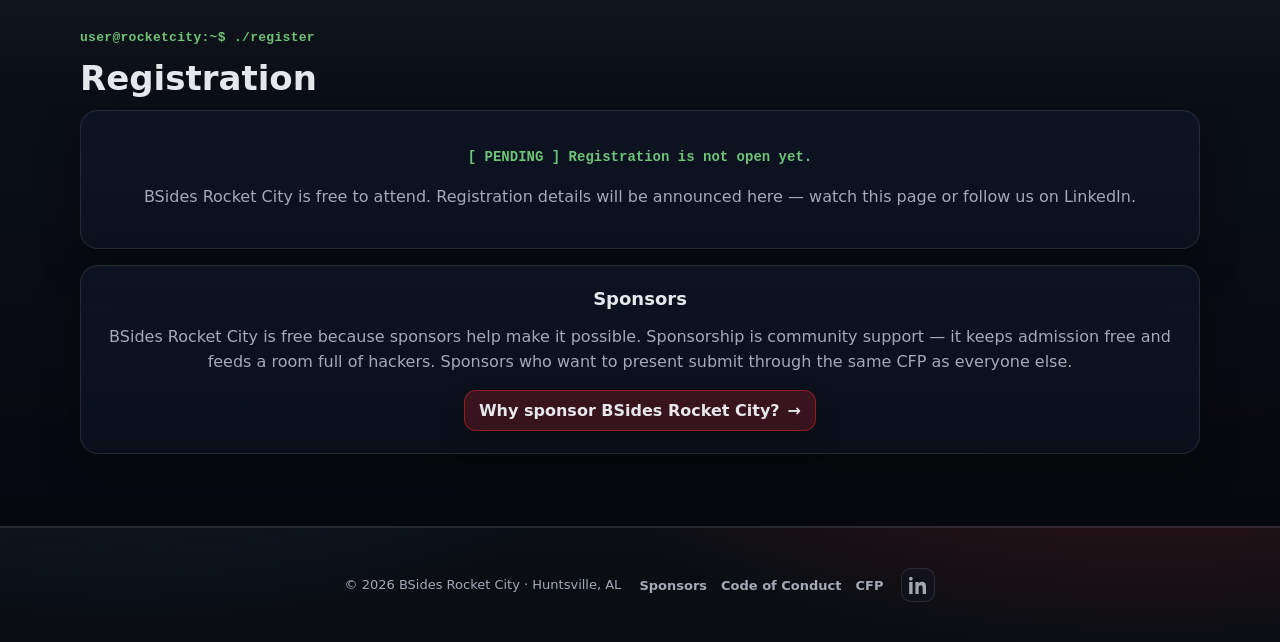
==== commit bddf24b7: "Add favicon - assets/images/favicon.svg with 32px PNG fallback and 180px   apple-touch-icon, rasteri" ====
--- a/index.html
+++ b/index.html
@@ -11,7 +11,9 @@
   <meta property="og:image" content="assets/images/BSides-Rocket City-Logo.png" />
   <meta property="og:type" content="website" />
 
-  <link rel="icon" href="assets/images/BSides-Rocket City-Logo.png" type="image/png" />
+  <link rel="icon" href="assets/images/favicon.svg" type="image/svg+xml" />
+  <link rel="icon" href="assets/images/favicon-32.png" type="image/png" sizes="32x32" />
+  <link rel="apple-touch-icon" href="assets/images/apple-touch-icon.png" />
 
   <link rel="preconnect" href="https://fonts.cloudflare.com" crossorigin />
   <link href="https://fonts.cloudflare.com/css?family=Inter:400,500,600,700,800&display=swap" rel="stylesheet" />
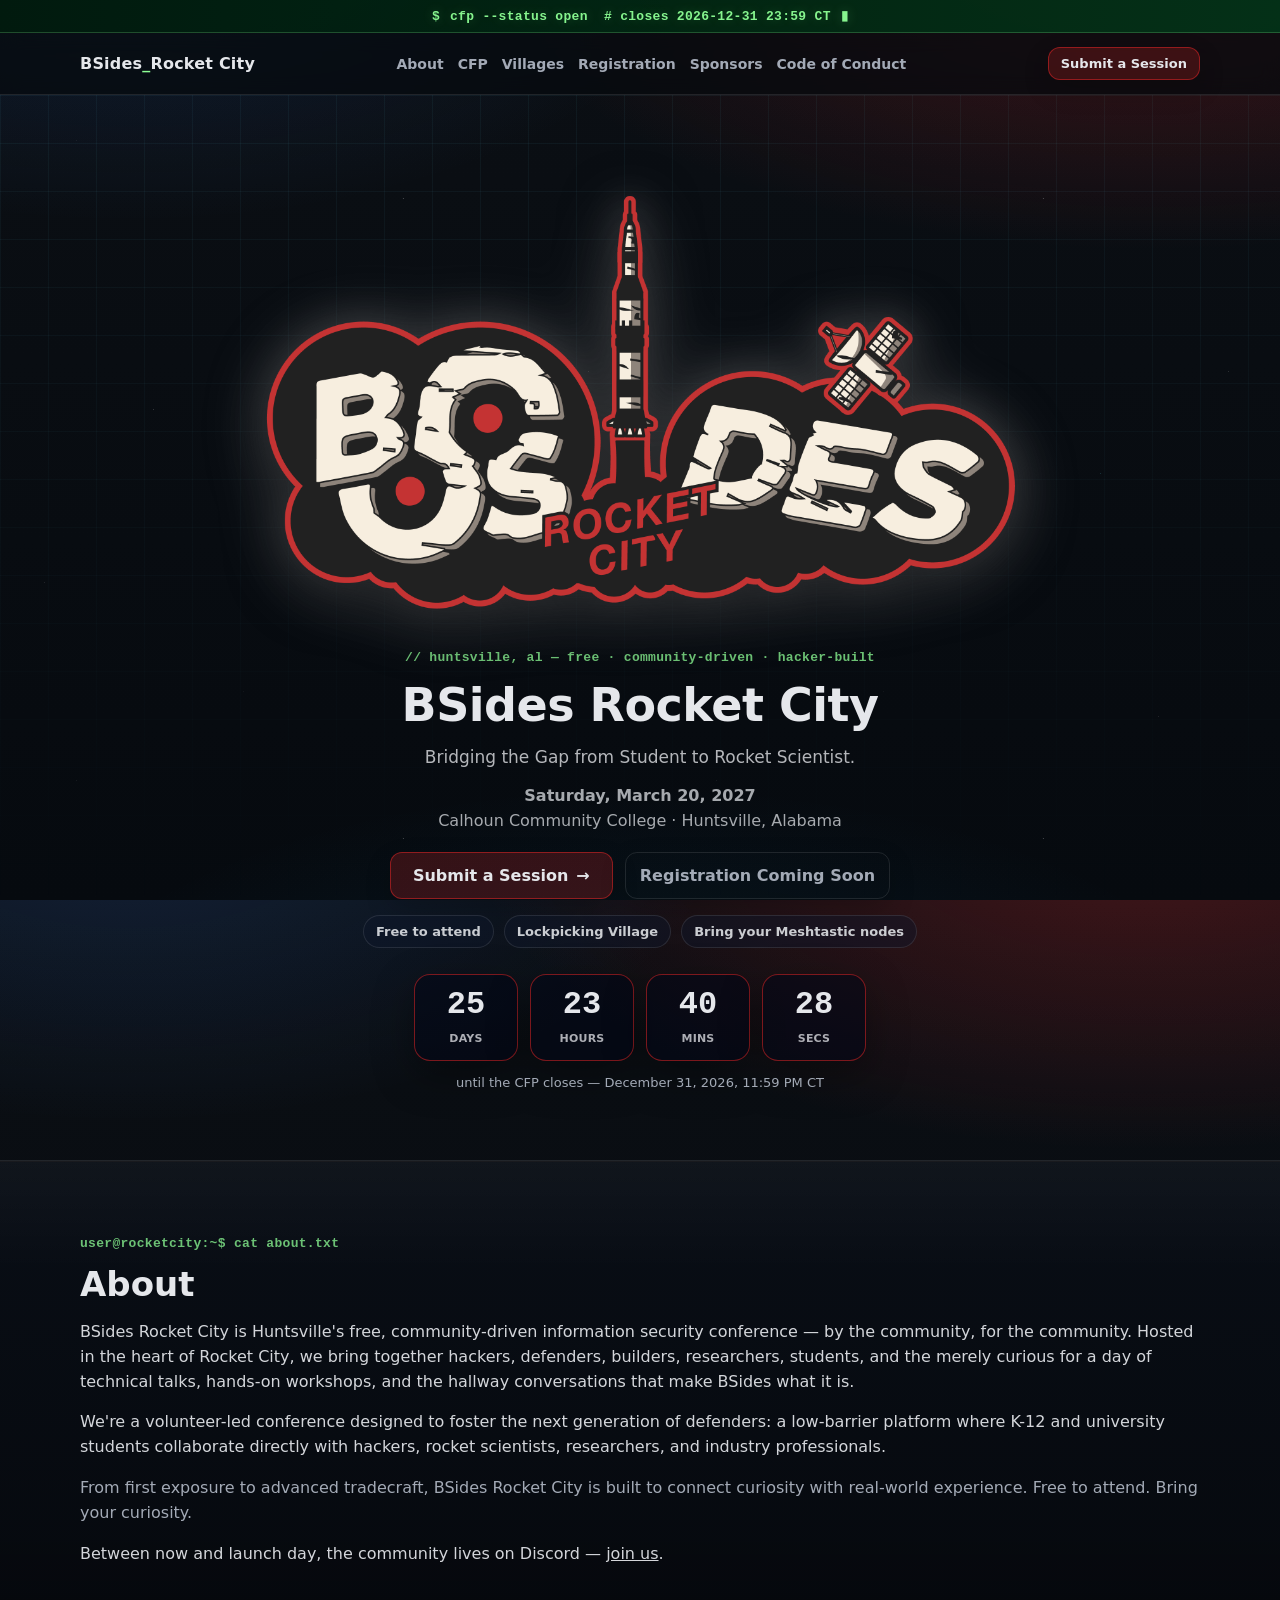
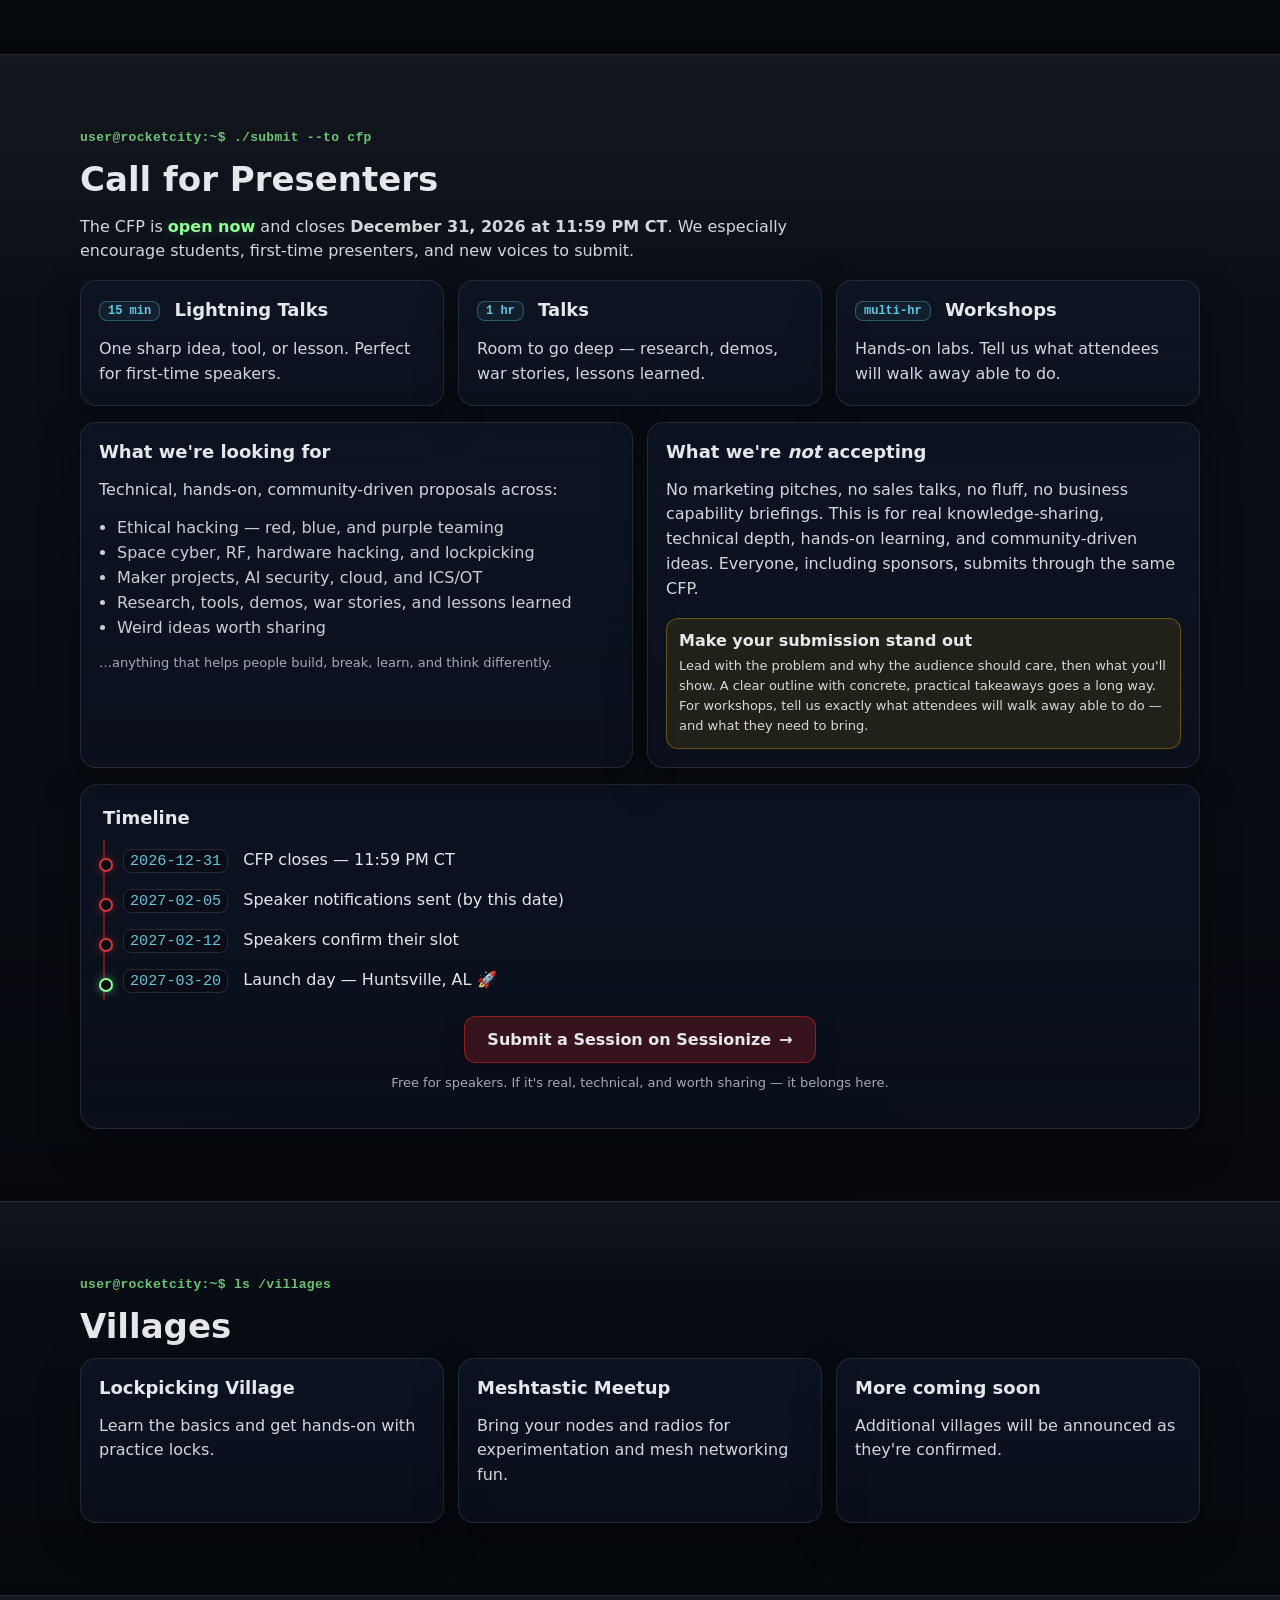
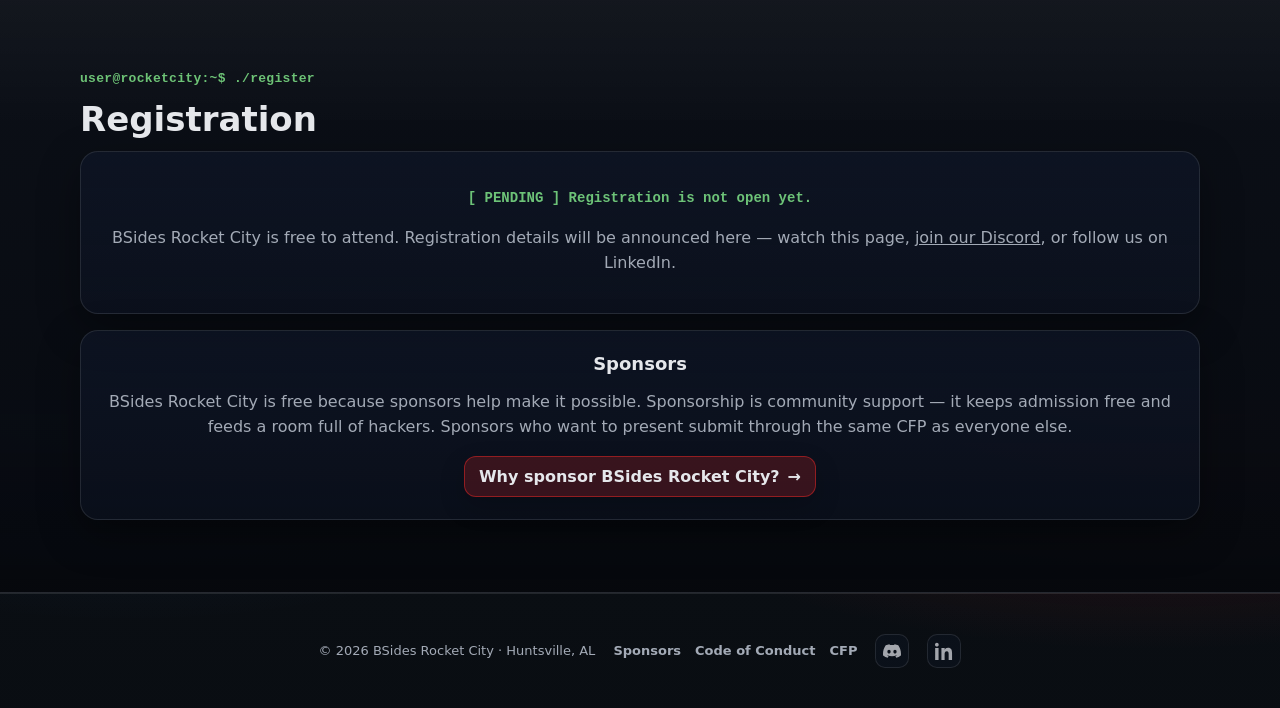
==== commit d62e1fe9: "Add Discord community links - Discord icon in the footer of all pages alongside LinkedIn - Join link" ====
--- a/index.html
+++ b/index.html
@@ -124,6 +124,11 @@
         <p class="muted">
           From first exposure to advanced tradecraft, BSides Rocket City is built to connect curiosity
           with real-world experience. Free to attend. Bring your curiosity.
+        </p>
+
+        <p>
+          Between now and launch day, the community lives on Discord —
+          <a href="https://discord.gg/CMZMKbY2Hc" target="_blank" rel="noopener noreferrer">join us</a>.
         </p>
       </div>
     </section>
@@ -239,7 +244,8 @@
           <p class="mono-line">[ PENDING ] Registration is not open yet.</p>
           <p class="muted">
             BSides Rocket City is free to attend. Registration details will be announced here —
-            watch this page or follow us on LinkedIn.
+            watch this page, <a href="https://discord.gg/CMZMKbY2Hc" target="_blank" rel="noopener noreferrer">join our Discord</a>,
+            or follow us on LinkedIn.
           </p>
         </div>
 
@@ -264,6 +270,16 @@
           <a href="code-of-conduct.html">Code of Conduct</a>
           <a href="https://sessionize.com/bsides-rocket-city2007/" target="_blank" rel="noopener noreferrer">CFP</a>
         </nav>
+
+        <a class="social-icon"
+           href="https://discord.gg/CMZMKbY2Hc"
+           target="_blank"
+           rel="noopener noreferrer"
+           aria-label="Join the BSides Rocket City Discord">
+          <svg viewBox="0 0 24 24" width="18" height="18" fill="currentColor">
+            <path d="M20.317 4.3698a19.7913 19.7913 0 00-4.8851-1.5152.0741.0741 0 00-.0785.0371c-.211.3753-.4447.8648-.6083 1.2495-1.8447-.2762-3.68-.2762-5.4868 0-.1636-.3933-.4058-.8742-.6177-1.2495a.077.077 0 00-.0785-.037 19.7363 19.7363 0 00-4.8852 1.515.0699.0699 0 00-.0321.0277C.5334 9.0458-.319 13.5799.0992 18.0578a.0824.0824 0 00.0312.0561c2.0528 1.5076 4.0413 2.4228 5.9929 3.0294a.0777.0777 0 00.0842-.0276c.4616-.6304.8731-1.2952 1.226-1.9942a.076.076 0 00-.0416-.1057c-.6528-.2476-1.2743-.5495-1.8722-.8923a.077.077 0 01-.0076-.1277c.1258-.0943.2517-.1923.3718-.2914a.0743.0743 0 01.0776-.0105c3.9278 1.7933 8.18 1.7933 12.0614 0a.0739.0739 0 01.0785.0095c.1202.099.246.1981.3728.2924a.077.077 0 01-.0066.1276 12.2986 12.2986 0 01-1.873.8914.0766.0766 0 00-.0407.1067c.3604.698.7719 1.3628 1.225 1.9932a.076.076 0 00.0842.0286c1.961-.6067 3.9495-1.5219 6.0023-3.0294a.077.077 0 00.0313-.0552c.5004-5.177-.8382-9.6739-3.5485-13.6604a.061.061 0 00-.0312-.0286zM8.02 15.3312c-1.1825 0-2.1569-1.0857-2.1569-2.419 0-1.3332.9555-2.4189 2.157-2.4189 1.2108 0 2.1757 1.0952 2.1568 2.419 0 1.3332-.9555 2.4189-2.1569 2.4189zm7.9748 0c-1.1825 0-2.1569-1.0857-2.1569-2.419 0-1.3332.9554-2.4189 2.1569-2.4189 1.2108 0 2.1757 1.0952 2.1568 2.419 0 1.3332-.946 2.4189-2.1568 2.4189Z"/>
+          </svg>
+        </a>
 
         <a class="social-icon"
            href="https://www.linkedin.com/company/bsides-rocket-city/"
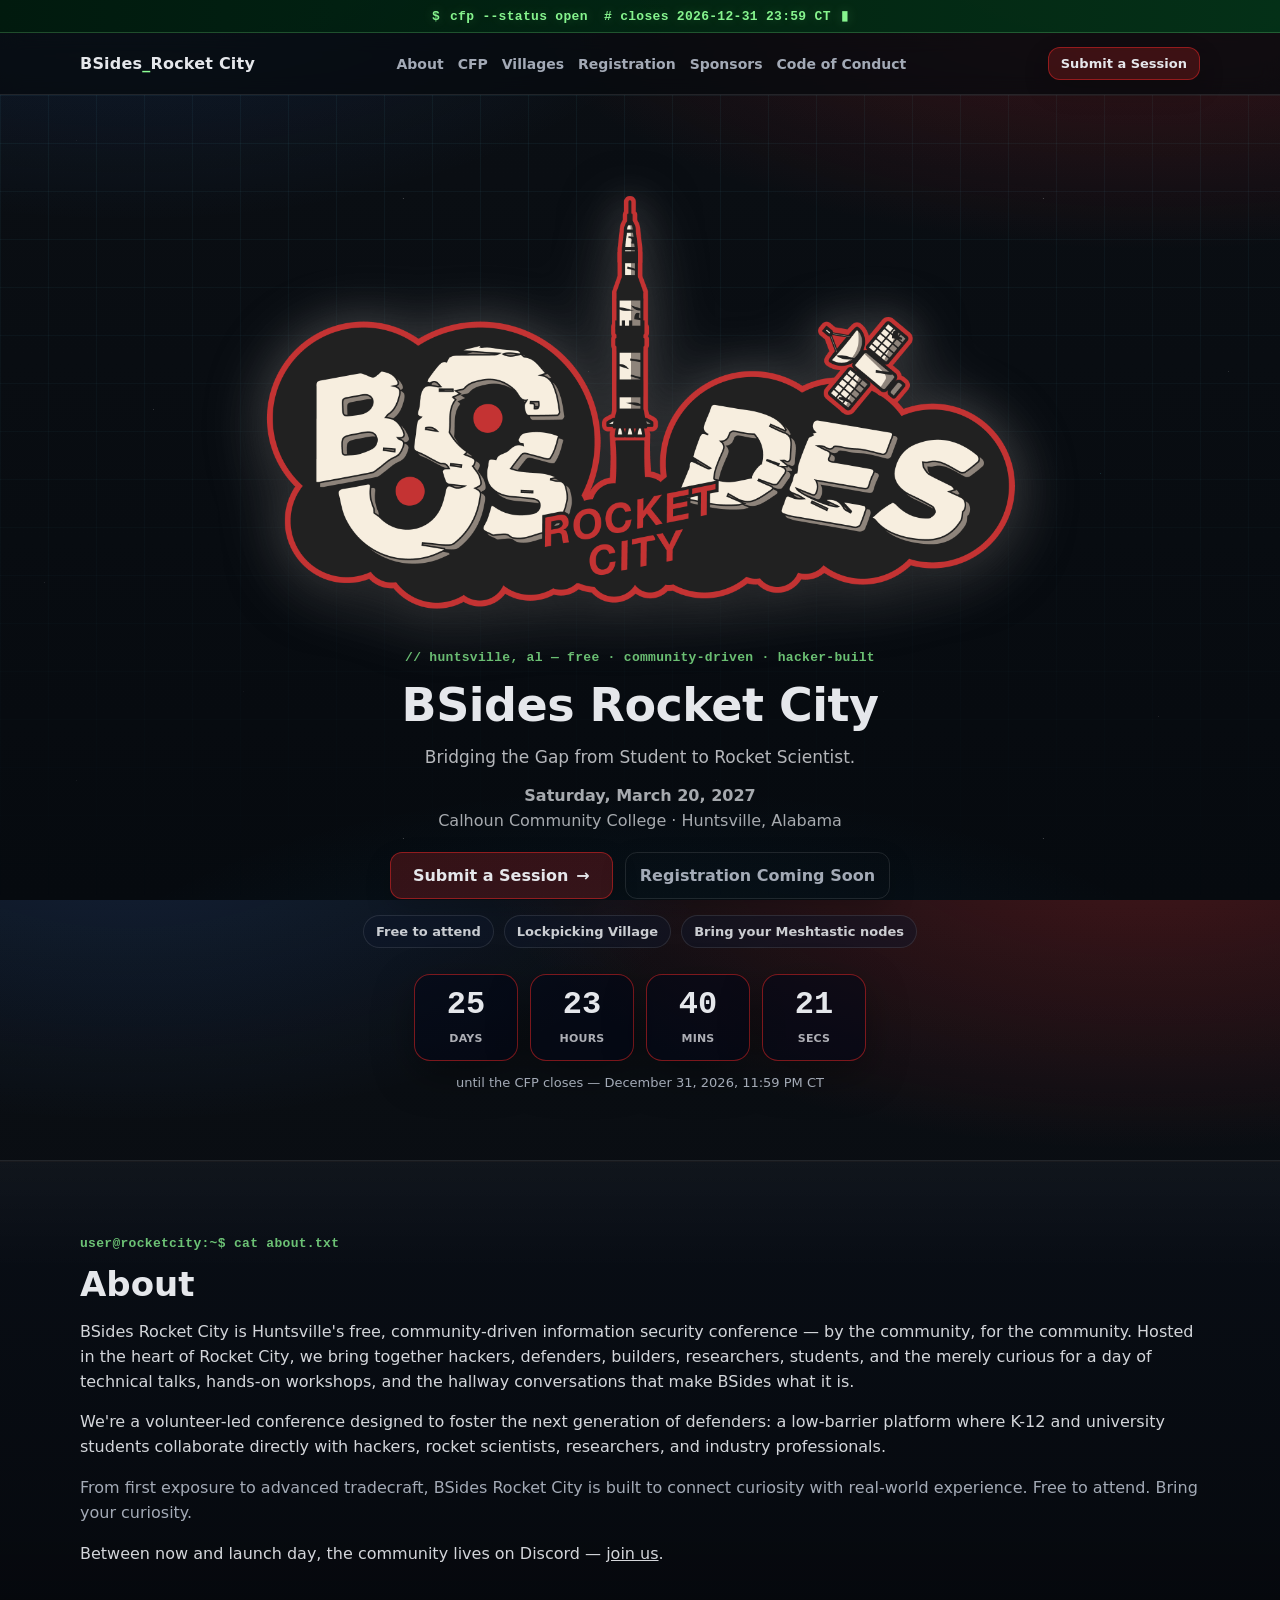
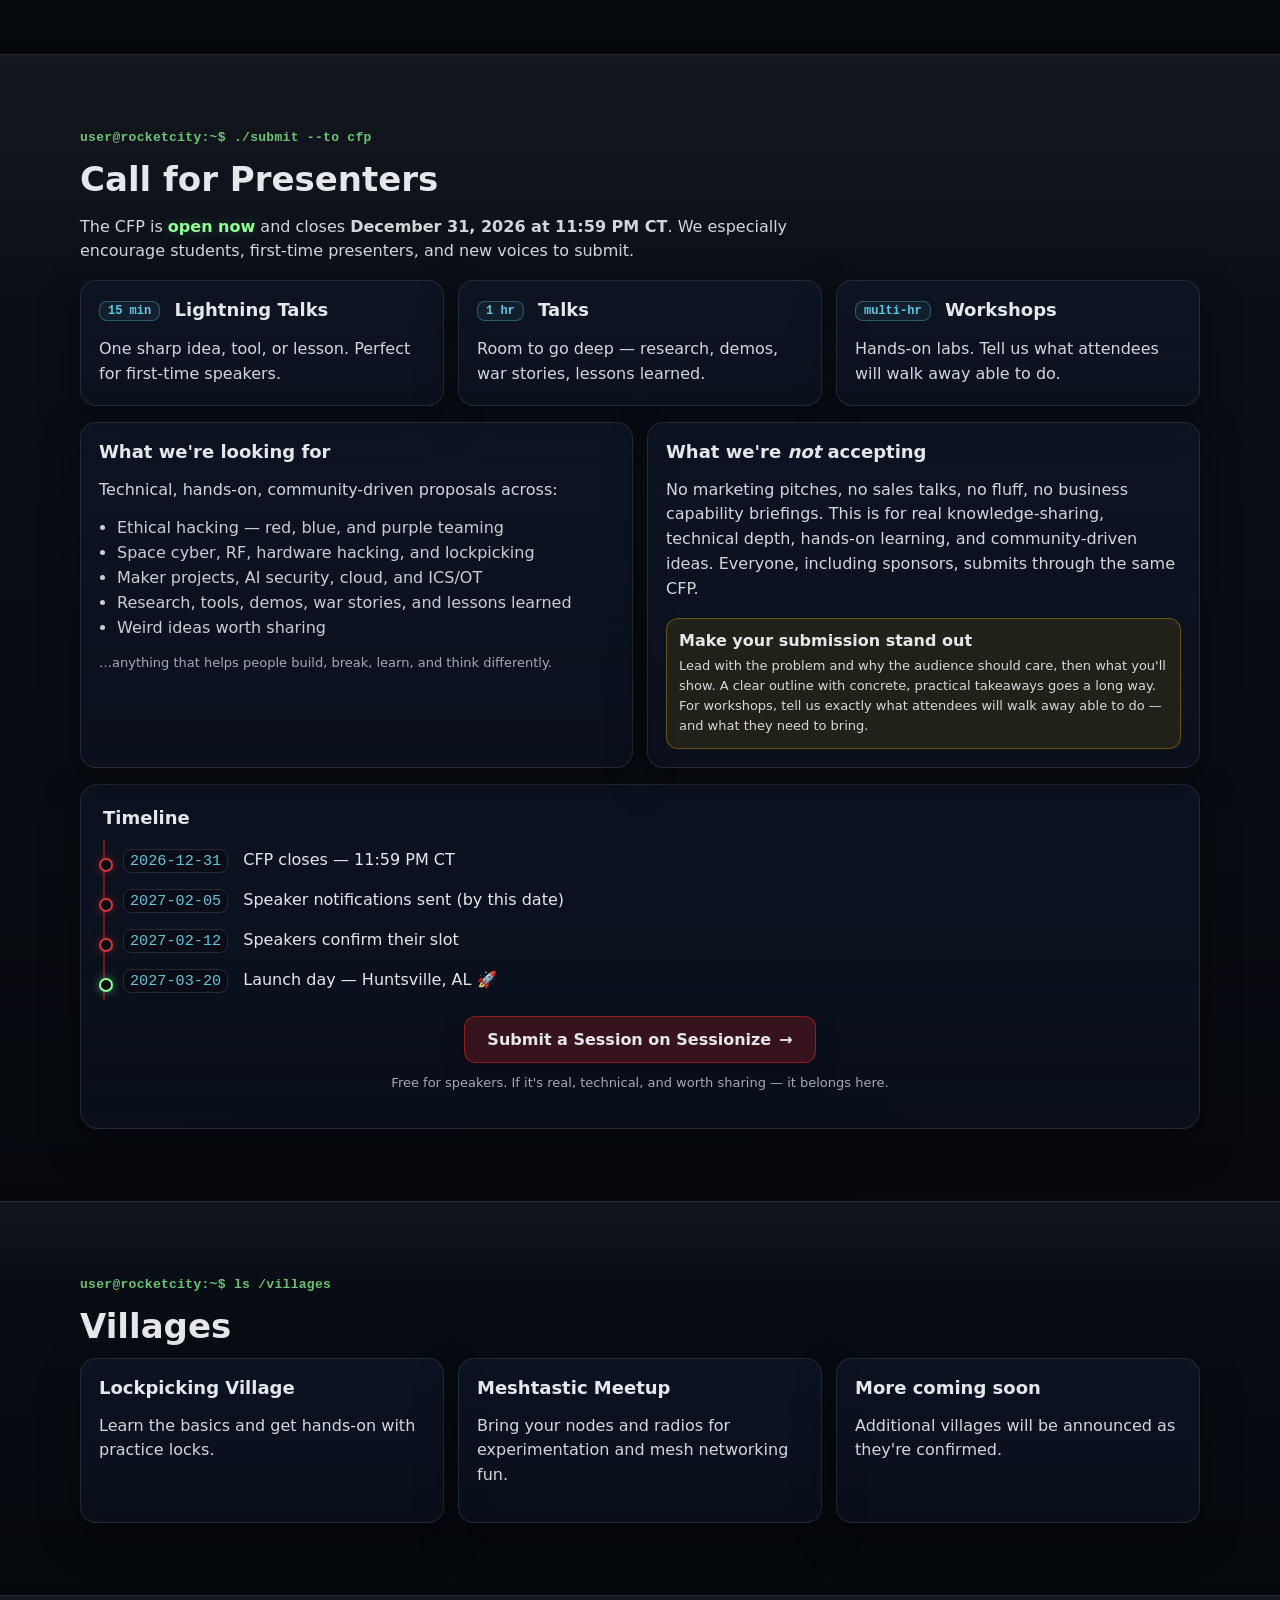
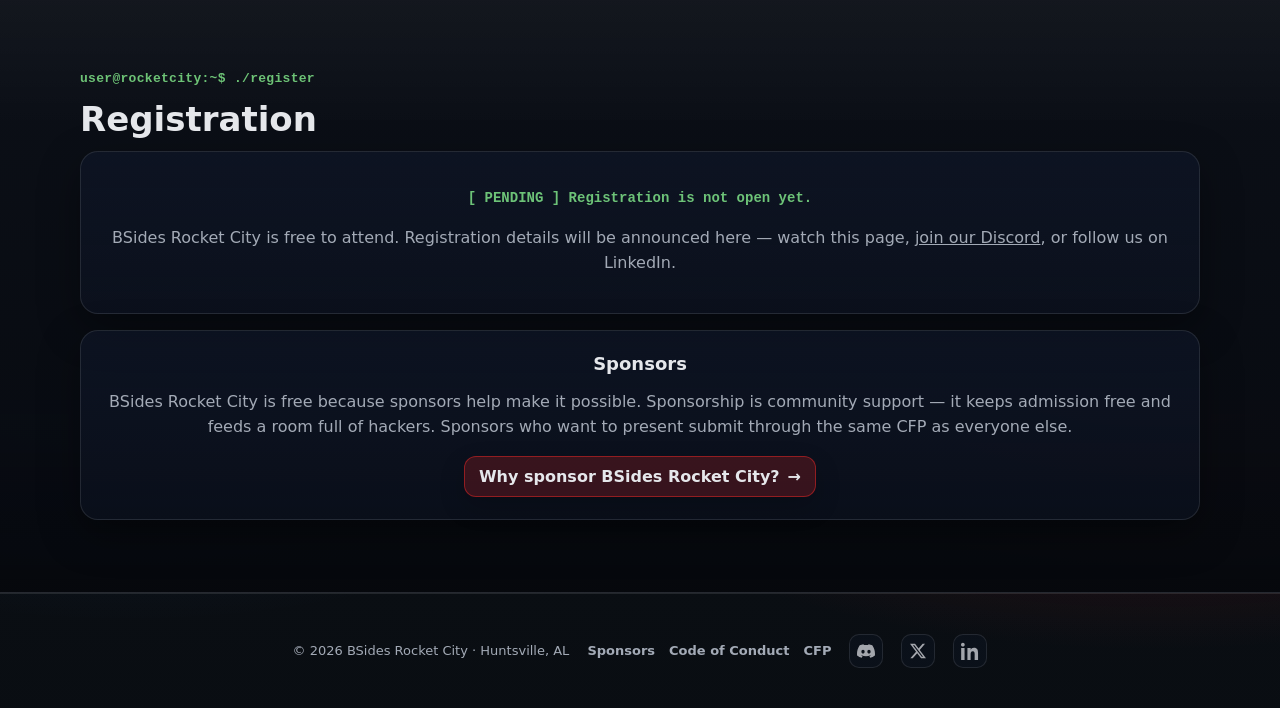
==== commit 9bf47f20: "Add X (Twitter) link to footer" ====
--- a/index.html
+++ b/index.html
@@ -278,6 +278,16 @@
            aria-label="Join the BSides Rocket City Discord">
           <svg viewBox="0 0 24 24" width="18" height="18" fill="currentColor">
             <path d="M20.317 4.3698a19.7913 19.7913 0 00-4.8851-1.5152.0741.0741 0 00-.0785.0371c-.211.3753-.4447.8648-.6083 1.2495-1.8447-.2762-3.68-.2762-5.4868 0-.1636-.3933-.4058-.8742-.6177-1.2495a.077.077 0 00-.0785-.037 19.7363 19.7363 0 00-4.8852 1.515.0699.0699 0 00-.0321.0277C.5334 9.0458-.319 13.5799.0992 18.0578a.0824.0824 0 00.0312.0561c2.0528 1.5076 4.0413 2.4228 5.9929 3.0294a.0777.0777 0 00.0842-.0276c.4616-.6304.8731-1.2952 1.226-1.9942a.076.076 0 00-.0416-.1057c-.6528-.2476-1.2743-.5495-1.8722-.8923a.077.077 0 01-.0076-.1277c.1258-.0943.2517-.1923.3718-.2914a.0743.0743 0 01.0776-.0105c3.9278 1.7933 8.18 1.7933 12.0614 0a.0739.0739 0 01.0785.0095c.1202.099.246.1981.3728.2924a.077.077 0 01-.0066.1276 12.2986 12.2986 0 01-1.873.8914.0766.0766 0 00-.0407.1067c.3604.698.7719 1.3628 1.225 1.9932a.076.076 0 00.0842.0286c1.961-.6067 3.9495-1.5219 6.0023-3.0294a.077.077 0 00.0313-.0552c.5004-5.177-.8382-9.6739-3.5485-13.6604a.061.061 0 00-.0312-.0286zM8.02 15.3312c-1.1825 0-2.1569-1.0857-2.1569-2.419 0-1.3332.9555-2.4189 2.157-2.4189 1.2108 0 2.1757 1.0952 2.1568 2.419 0 1.3332-.9555 2.4189-2.1569 2.4189zm7.9748 0c-1.1825 0-2.1569-1.0857-2.1569-2.419 0-1.3332.9554-2.4189 2.1569-2.4189 1.2108 0 2.1757 1.0952 2.1568 2.419 0 1.3332-.946 2.4189-2.1568 2.4189Z"/>
+          </svg>
+        </a>
+
+        <a class="social-icon"
+           href="https://x.com/BSidesRocket"
+           target="_blank"
+           rel="noopener noreferrer"
+           aria-label="Follow BSides Rocket City on X">
+          <svg viewBox="0 0 24 24" width="16" height="16" fill="currentColor">
+            <path d="M18.901 1.153h3.68l-8.04 9.19L24 22.846h-7.406l-5.8-7.584-6.638 7.584H.474l8.6-9.83L0 1.154h7.594l5.243 6.932ZM17.61 20.644h2.039L6.486 3.24H4.298Z"/>
           </svg>
         </a>
 
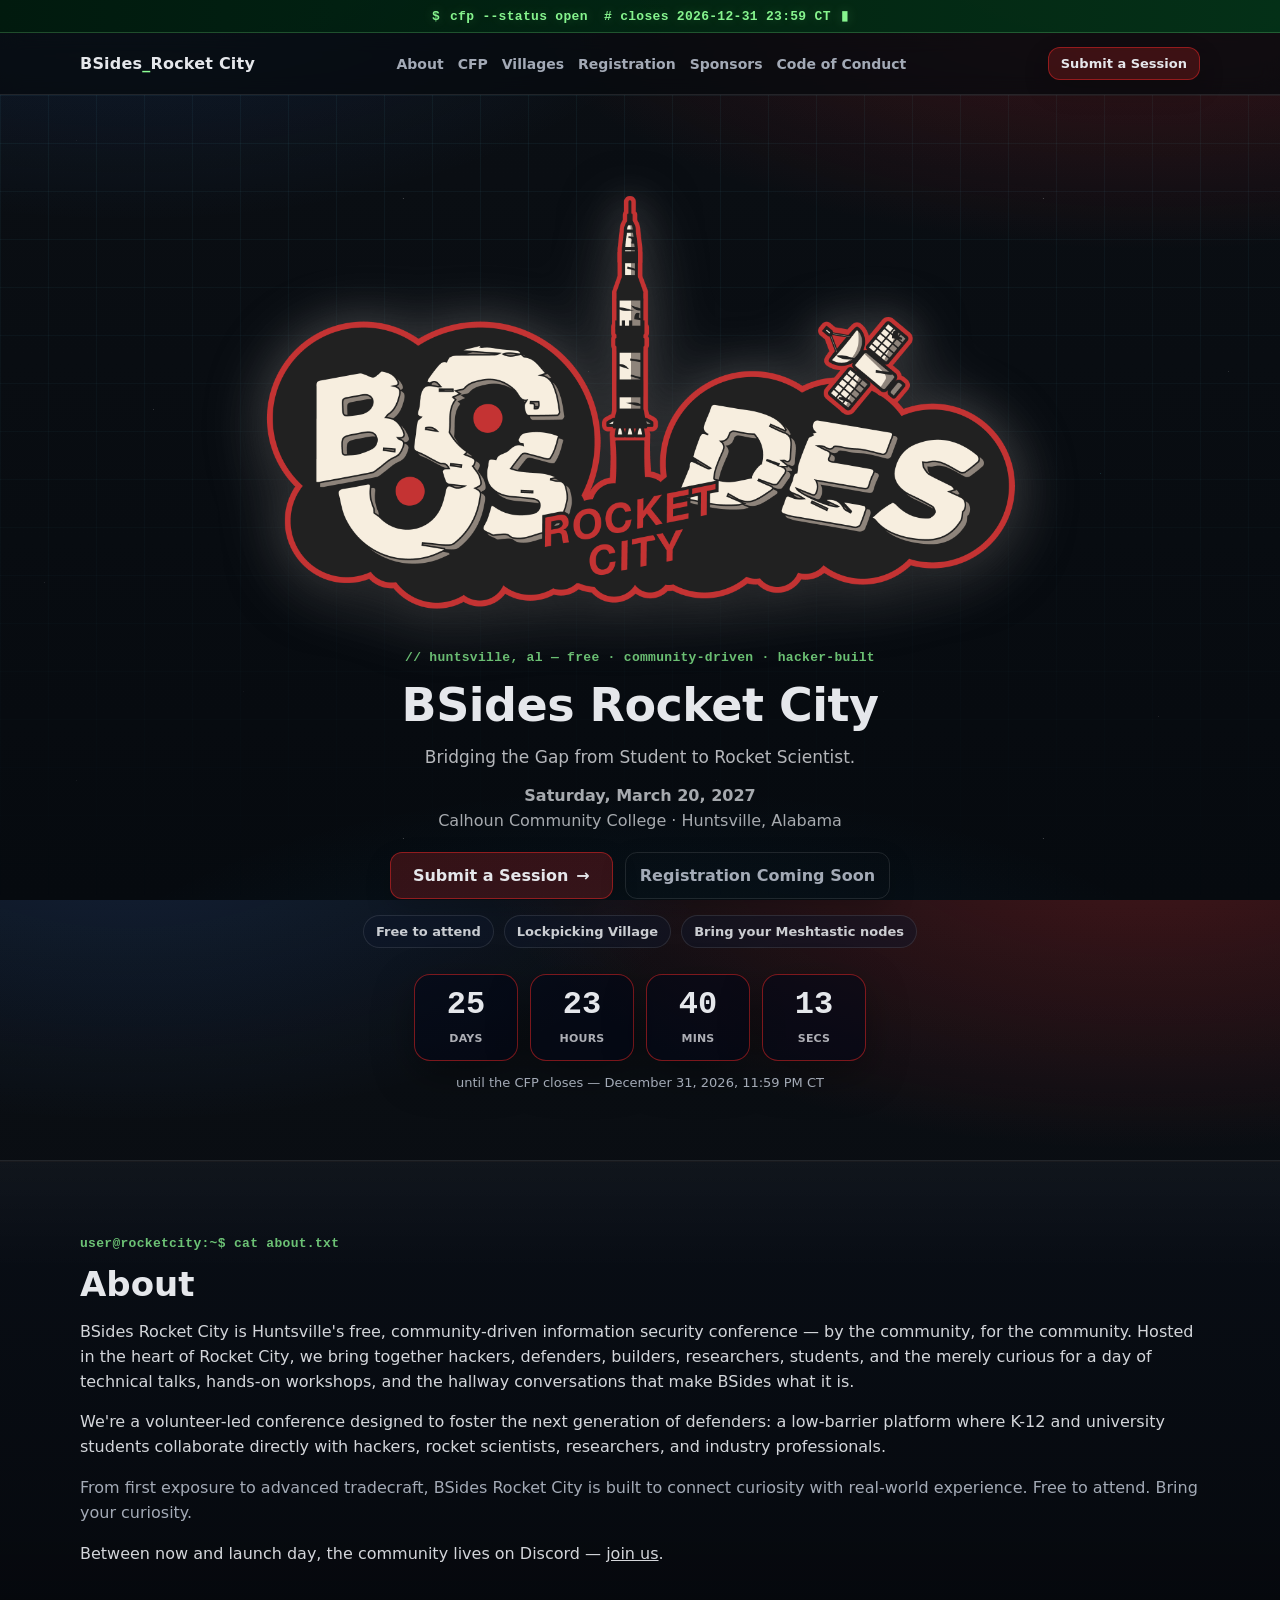
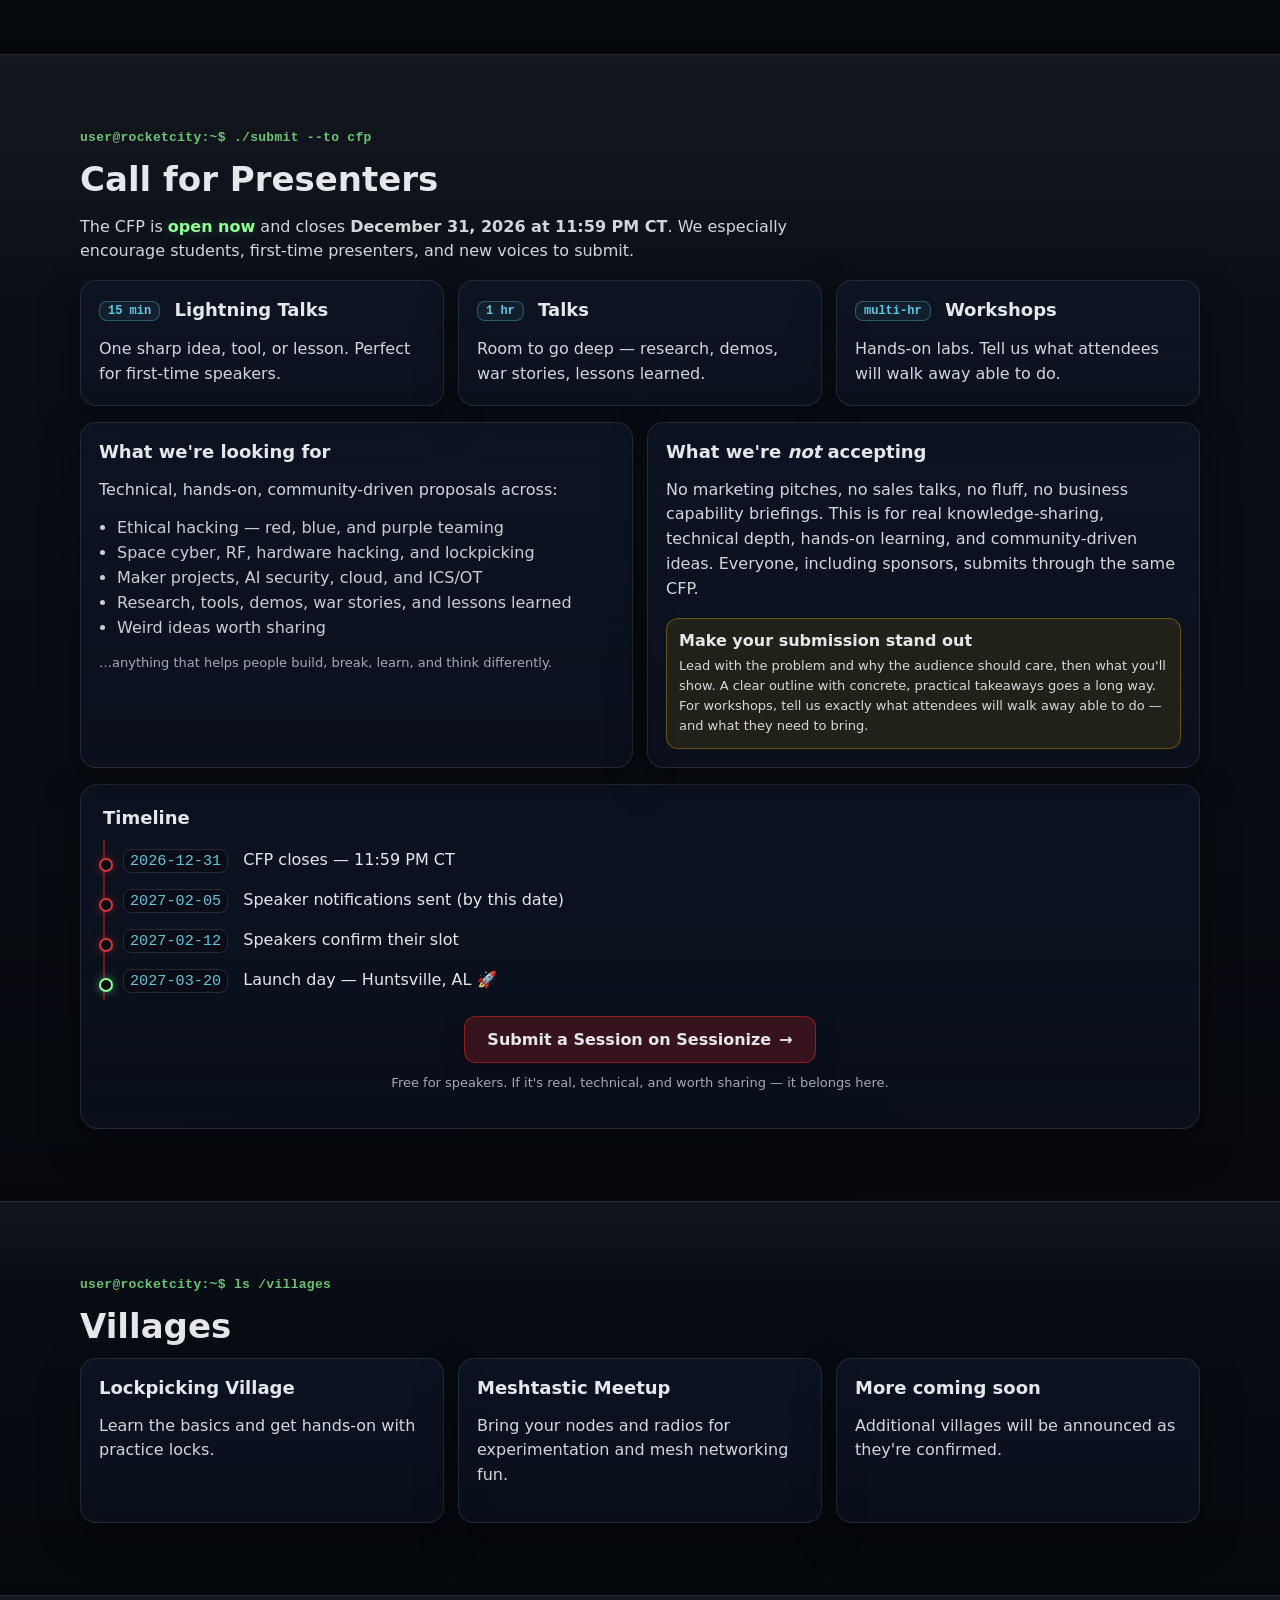
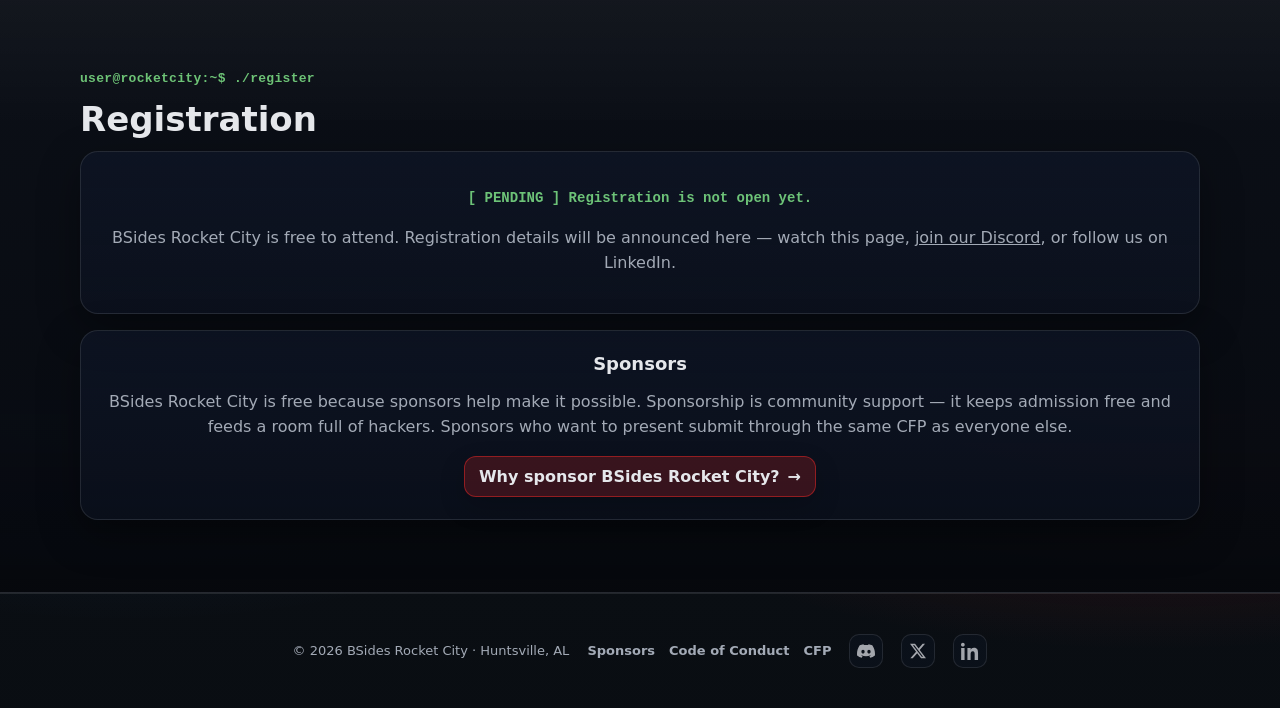
==== commit c2e9b5ff: "Update Discord invite link" ====
--- a/index.html
+++ b/index.html
@@ -128,7 +128,7 @@
 
         <p>
           Between now and launch day, the community lives on Discord —
-          <a href="https://discord.gg/CMZMKbY2Hc" target="_blank" rel="noopener noreferrer">join us</a>.
+          <a href="https://discord.gg/NVANctrduy" target="_blank" rel="noopener noreferrer">join us</a>.
         </p>
       </div>
     </section>
@@ -244,7 +244,7 @@
           <p class="mono-line">[ PENDING ] Registration is not open yet.</p>
           <p class="muted">
             BSides Rocket City is free to attend. Registration details will be announced here —
-            watch this page, <a href="https://discord.gg/CMZMKbY2Hc" target="_blank" rel="noopener noreferrer">join our Discord</a>,
+            watch this page, <a href="https://discord.gg/NVANctrduy" target="_blank" rel="noopener noreferrer">join our Discord</a>,
             or follow us on LinkedIn.
           </p>
         </div>
@@ -272,7 +272,7 @@
         </nav>
 
         <a class="social-icon"
-           href="https://discord.gg/CMZMKbY2Hc"
+           href="https://discord.gg/NVANctrduy"
            target="_blank"
            rel="noopener noreferrer"
            aria-label="Join the BSides Rocket City Discord">
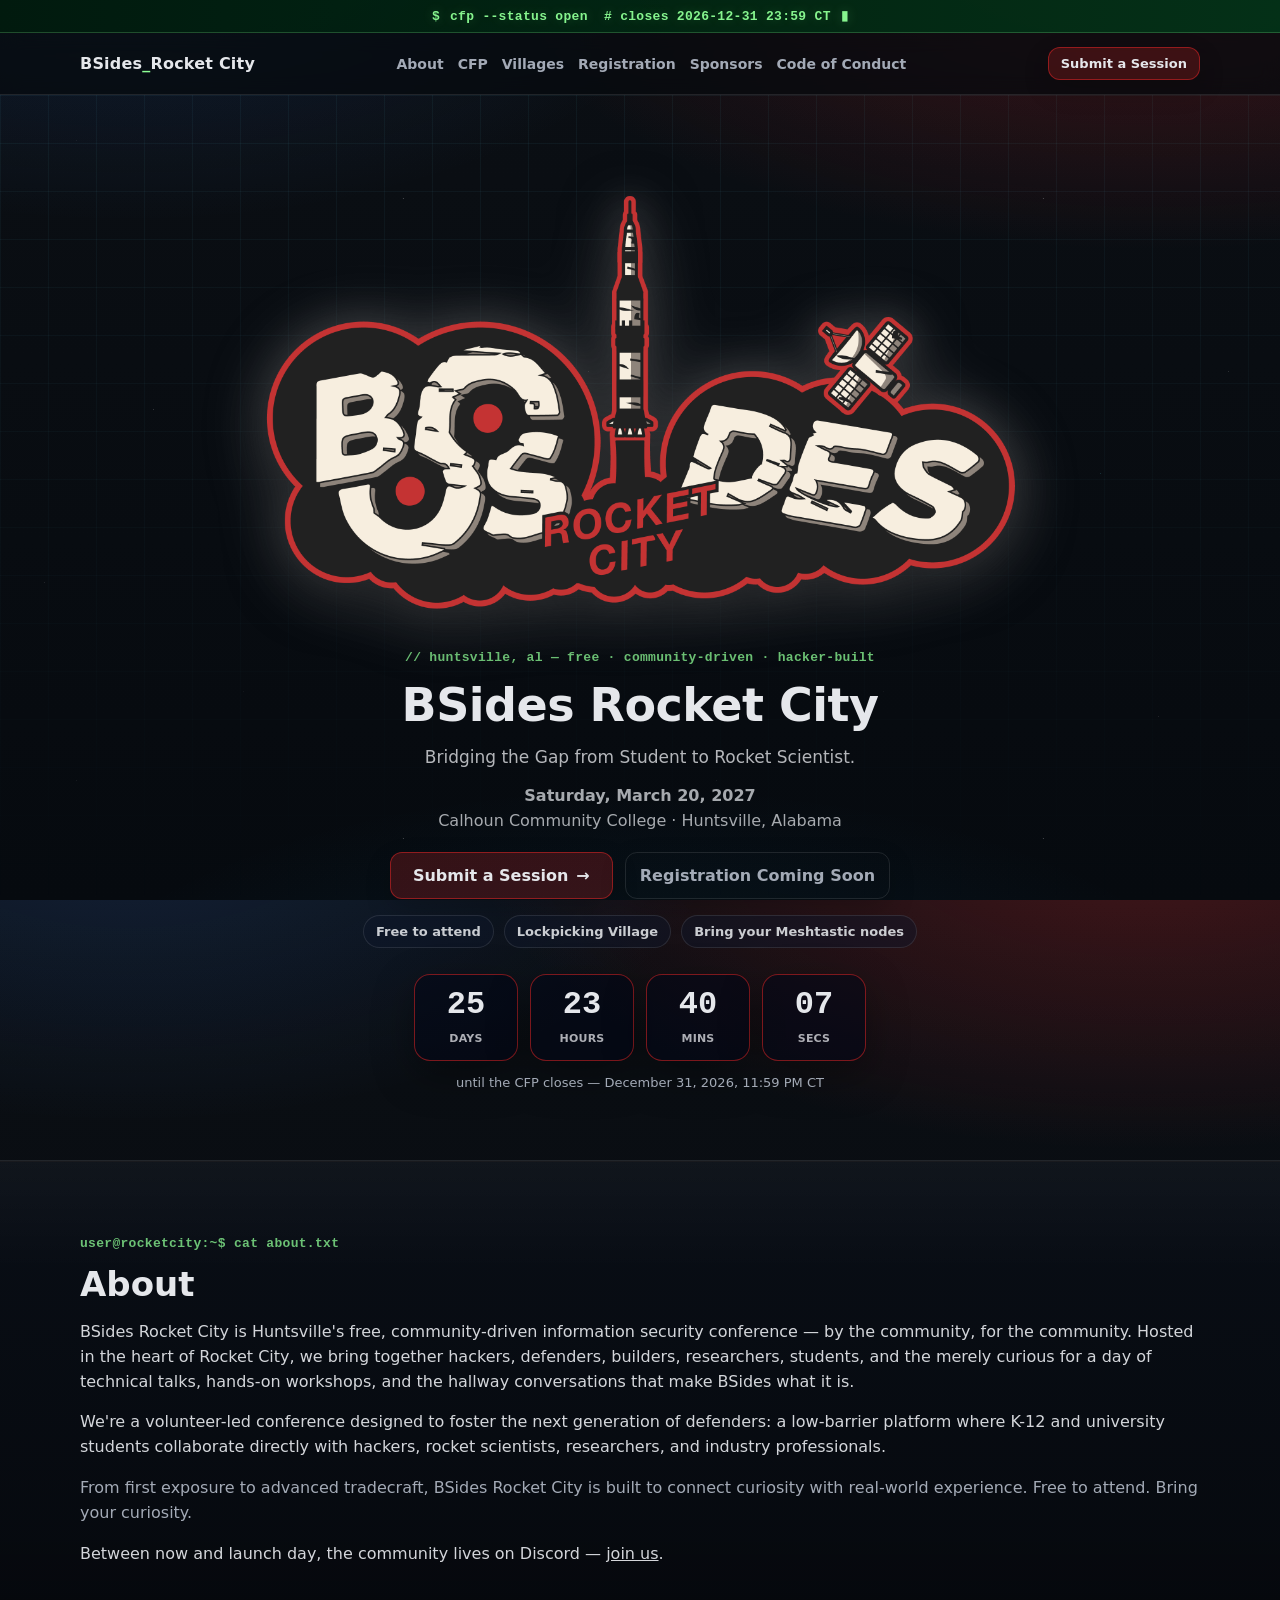
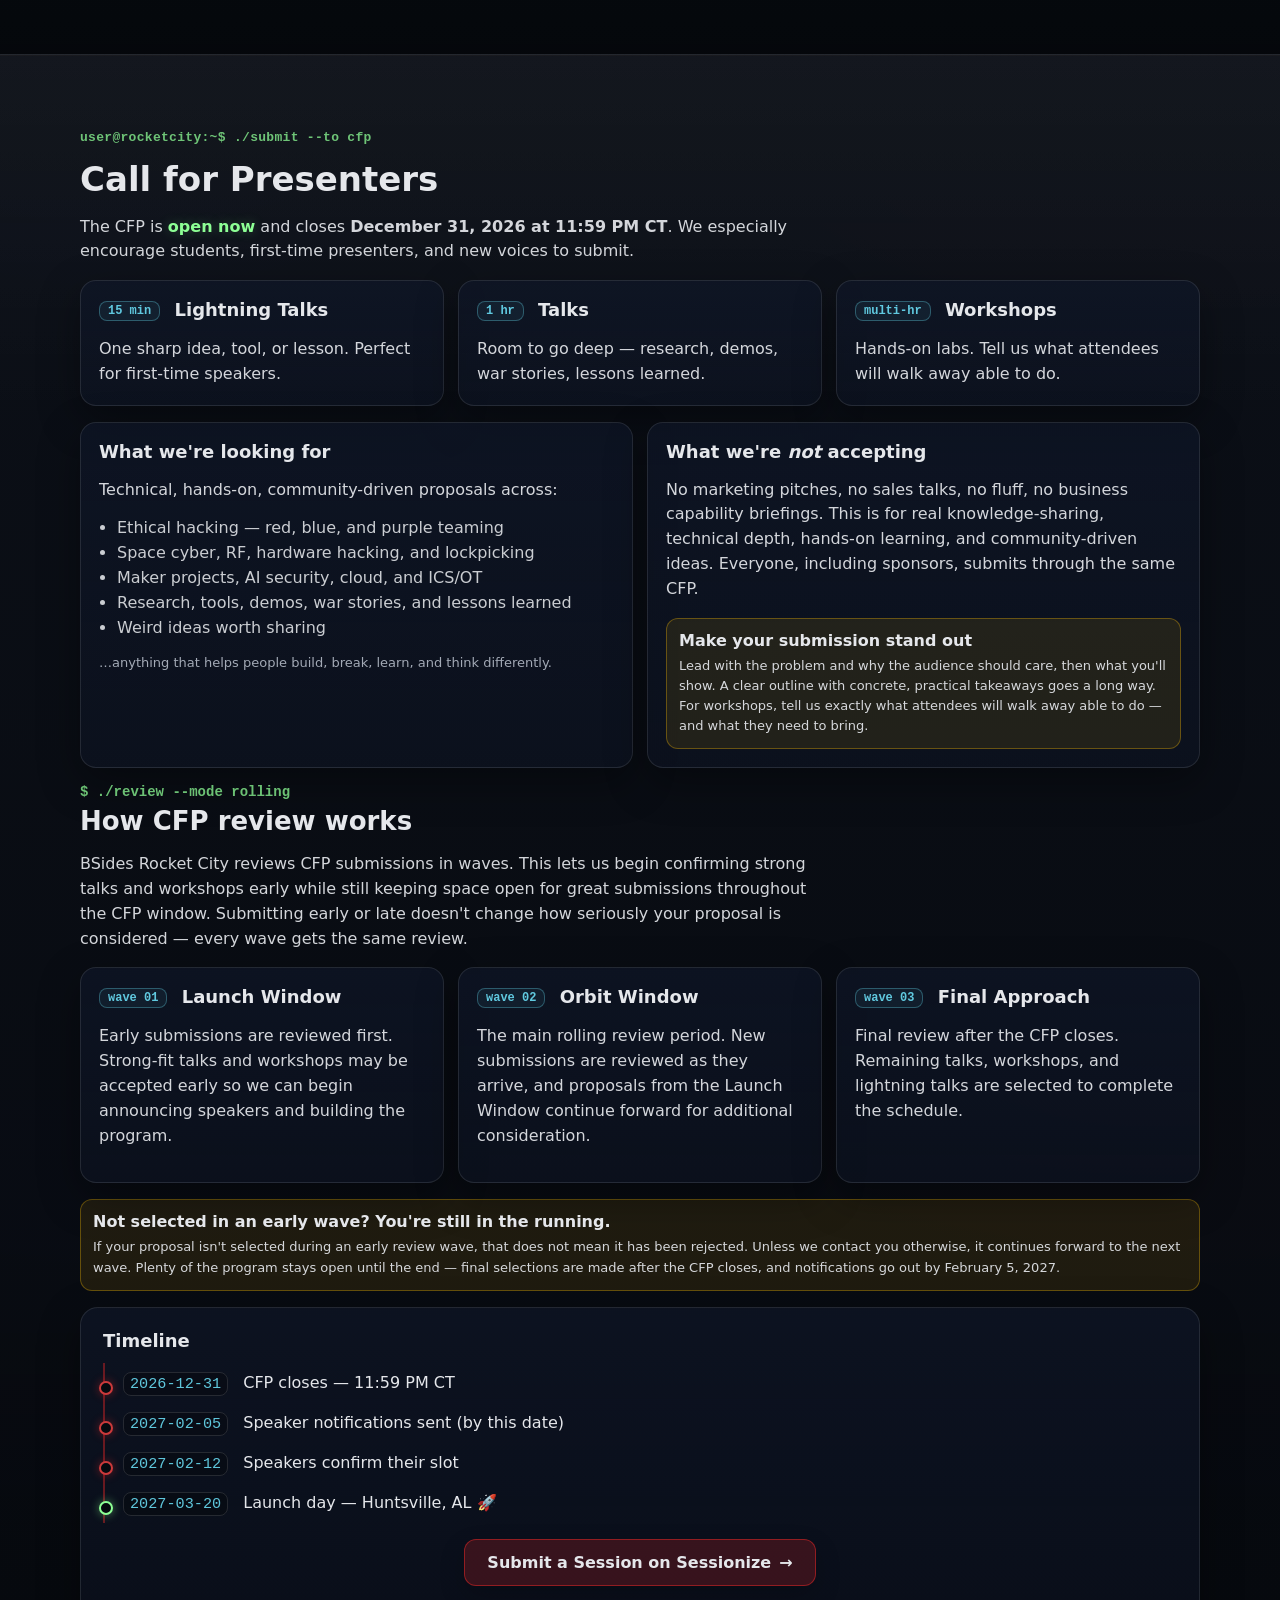
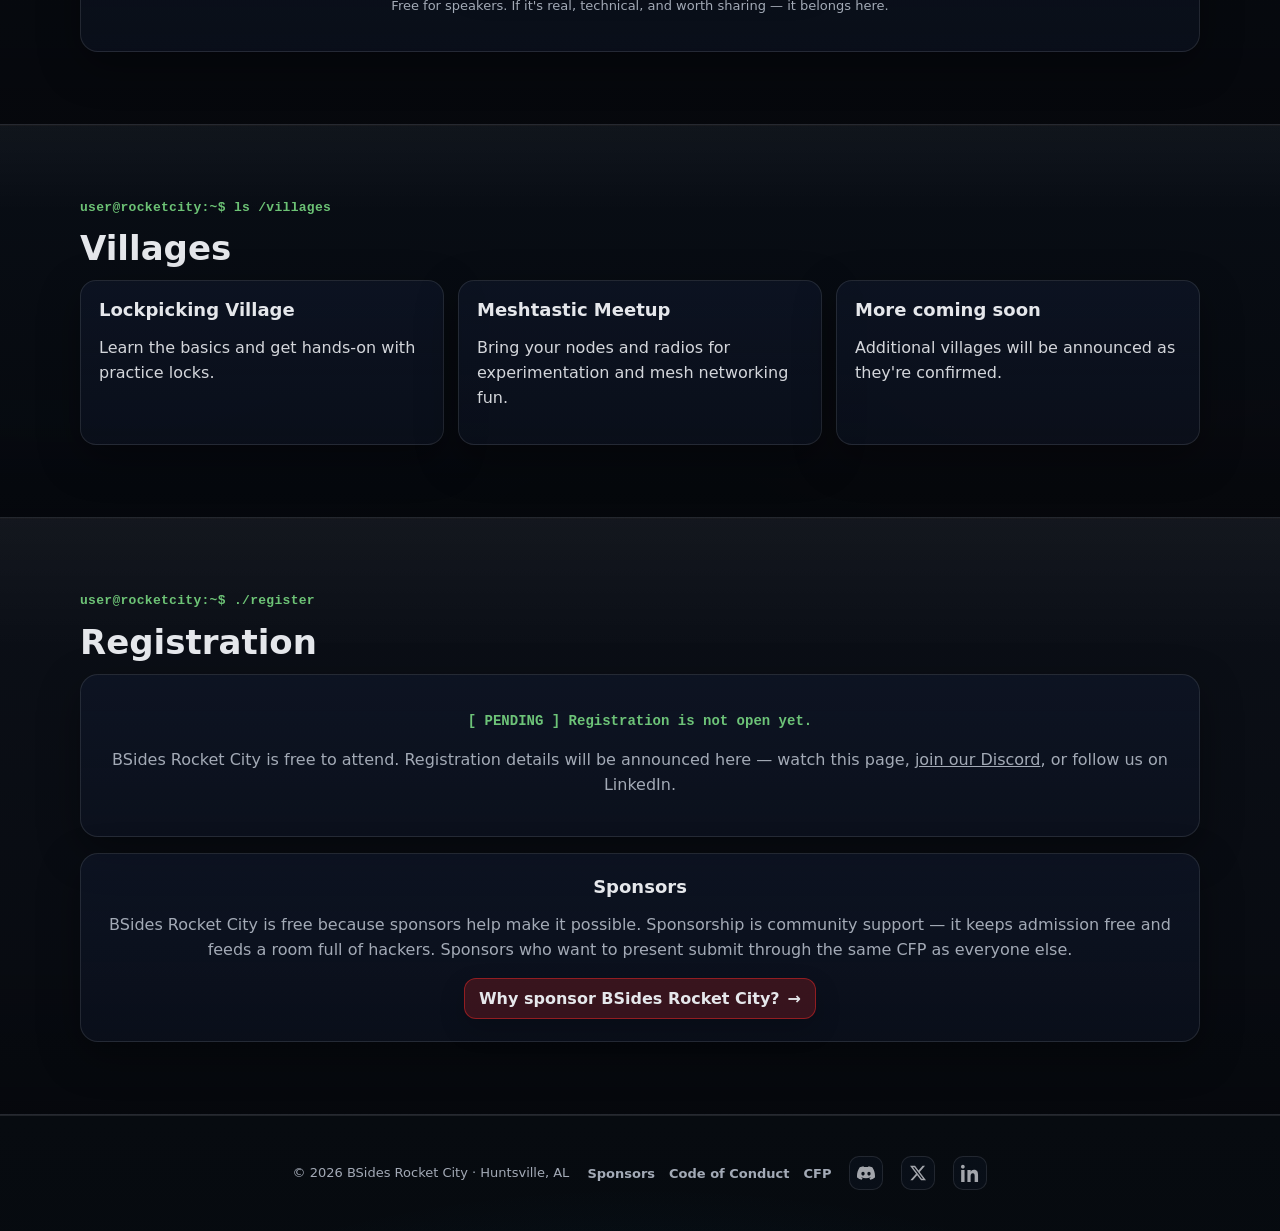
==== commit 83d502ce: "Explain CFP rolling review waves - New 'How CFP review works' subsection in the CFP area with three " ====
--- a/index.html
+++ b/index.html
@@ -189,6 +189,44 @@
                 tell us exactly what attendees will walk away able to do — and what they need to bring.
               </p>
             </div>
+          </div>
+        </div>
+
+        <div class="mt review-waves">
+          <h3 class="waves-heading"><span class="mono-line" aria-hidden="true">$ ./review --mode rolling</span>How CFP review works</h3>
+          <p class="section-lede">
+            BSides Rocket City reviews CFP submissions in waves. This lets us begin confirming
+            strong talks and workshops early while still keeping space open for great submissions
+            throughout the CFP window. Submitting early or late doesn't change how seriously your
+            proposal is considered — every wave gets the same review.
+          </p>
+
+          <div class="grid-3 mt">
+            <div class="card">
+              <h3><span class="mono-tag">wave 01</span> Launch Window</h3>
+              <p>Early submissions are reviewed first. Strong-fit talks and workshops may be
+              accepted early so we can begin announcing speakers and building the program.</p>
+            </div>
+            <div class="card">
+              <h3><span class="mono-tag">wave 02</span> Orbit Window</h3>
+              <p>The main rolling review period. New submissions are reviewed as they arrive, and
+              proposals from the Launch Window continue forward for additional consideration.</p>
+            </div>
+            <div class="card">
+              <h3><span class="mono-tag">wave 03</span> Final Approach</h3>
+              <p>Final review after the CFP closes. Remaining talks, workshops, and lightning
+              talks are selected to complete the schedule.</p>
+            </div>
+          </div>
+
+          <div class="notice mt">
+            <div class="notice-title">Not selected in an early wave? You're still in the running.</div>
+            <p class="small">
+              If your proposal isn't selected during an early review wave, that does not mean it
+              has been rejected. Unless we contact you otherwise, it continues forward to the next
+              wave. Plenty of the program stays open until the end — final selections are made
+              after the CFP closes, and notifications go out by February 5, 2027.
+            </p>
           </div>
         </div>
 
--- a/assets/styles.css
+++ b/assets/styles.css
@@ -512,6 +512,20 @@
 
 .notice p{ margin: 0; }
 
+/* ---------- CFP review waves ---------- */
+.review-waves{
+  margin-top: 34px;
+}
+
+.review-waves .waves-heading{
+  font-size: clamp(20px, 2.4vw, 26px);
+}
+
+.review-waves .waves-heading .mono-line{
+  display: block;
+  margin-bottom: 6px;
+}
+
 /* ---------- Timeline ---------- */
 .timeline{
   list-style: none;
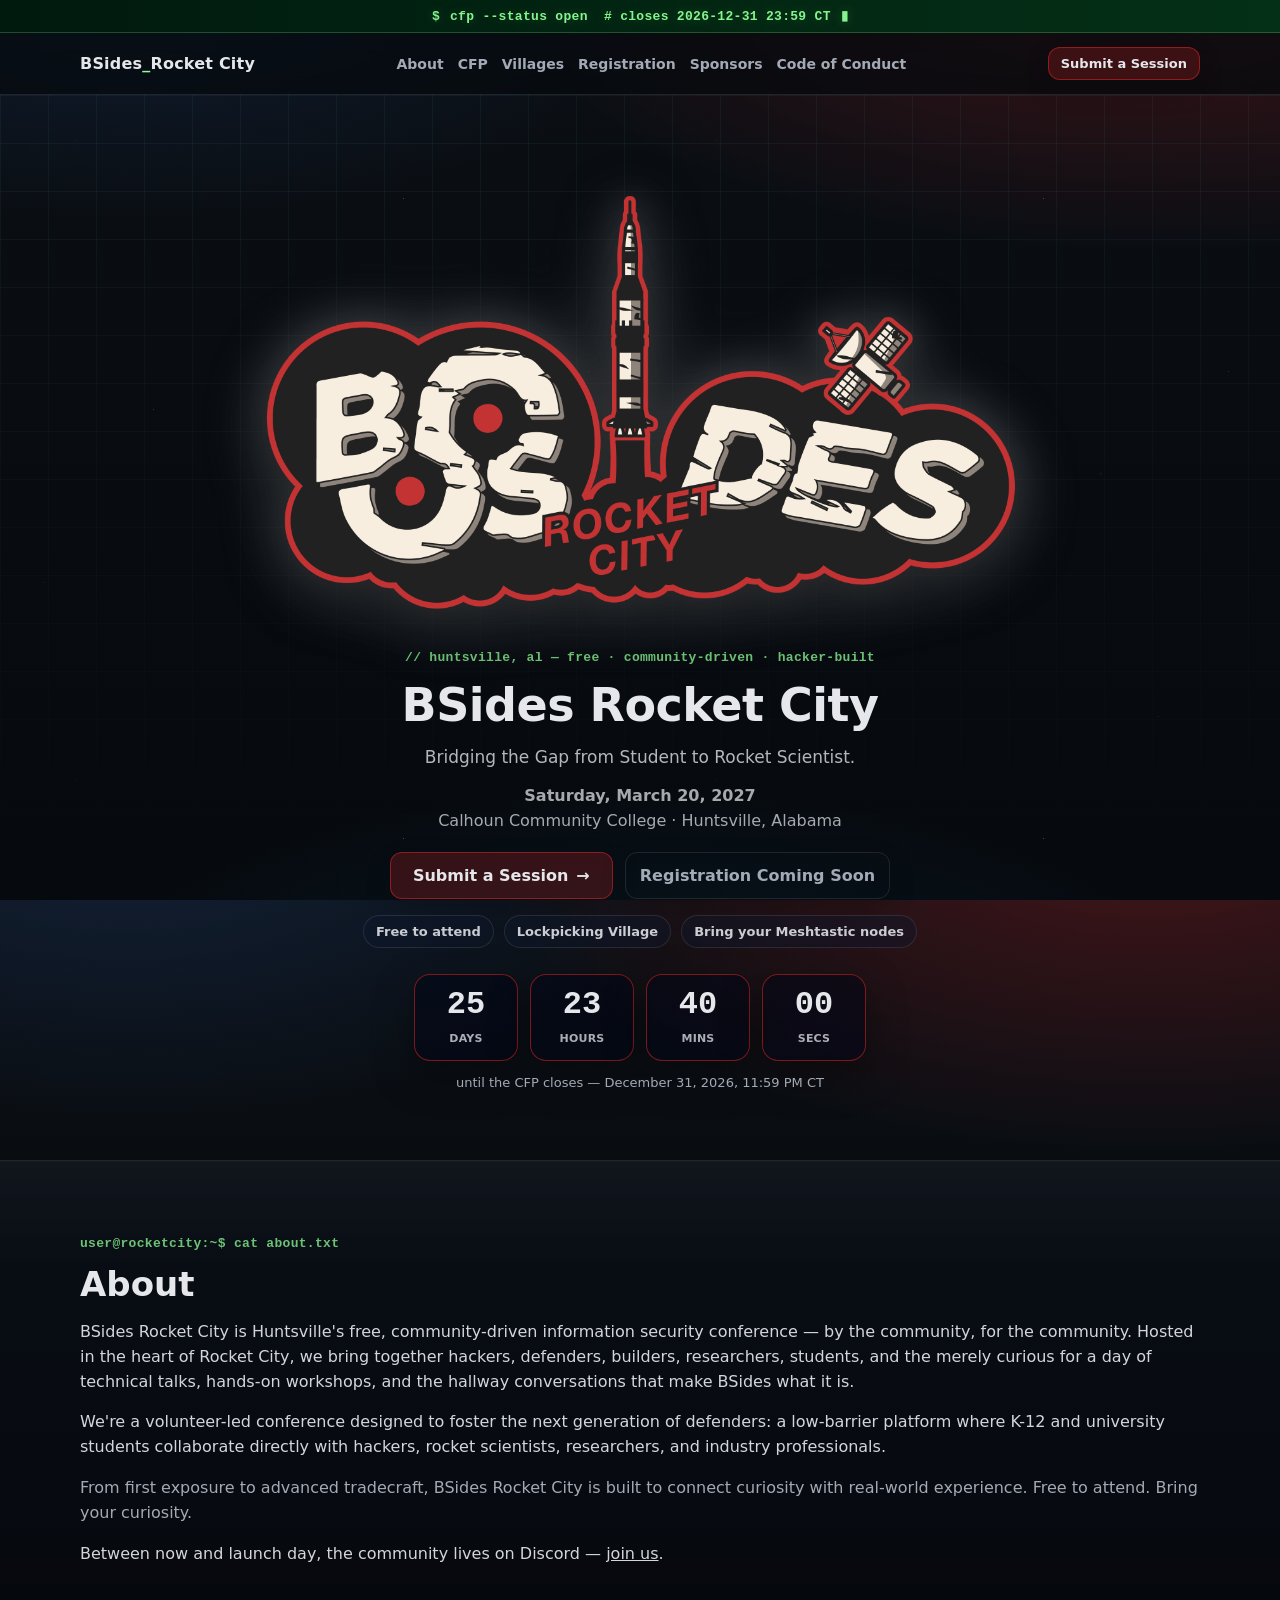
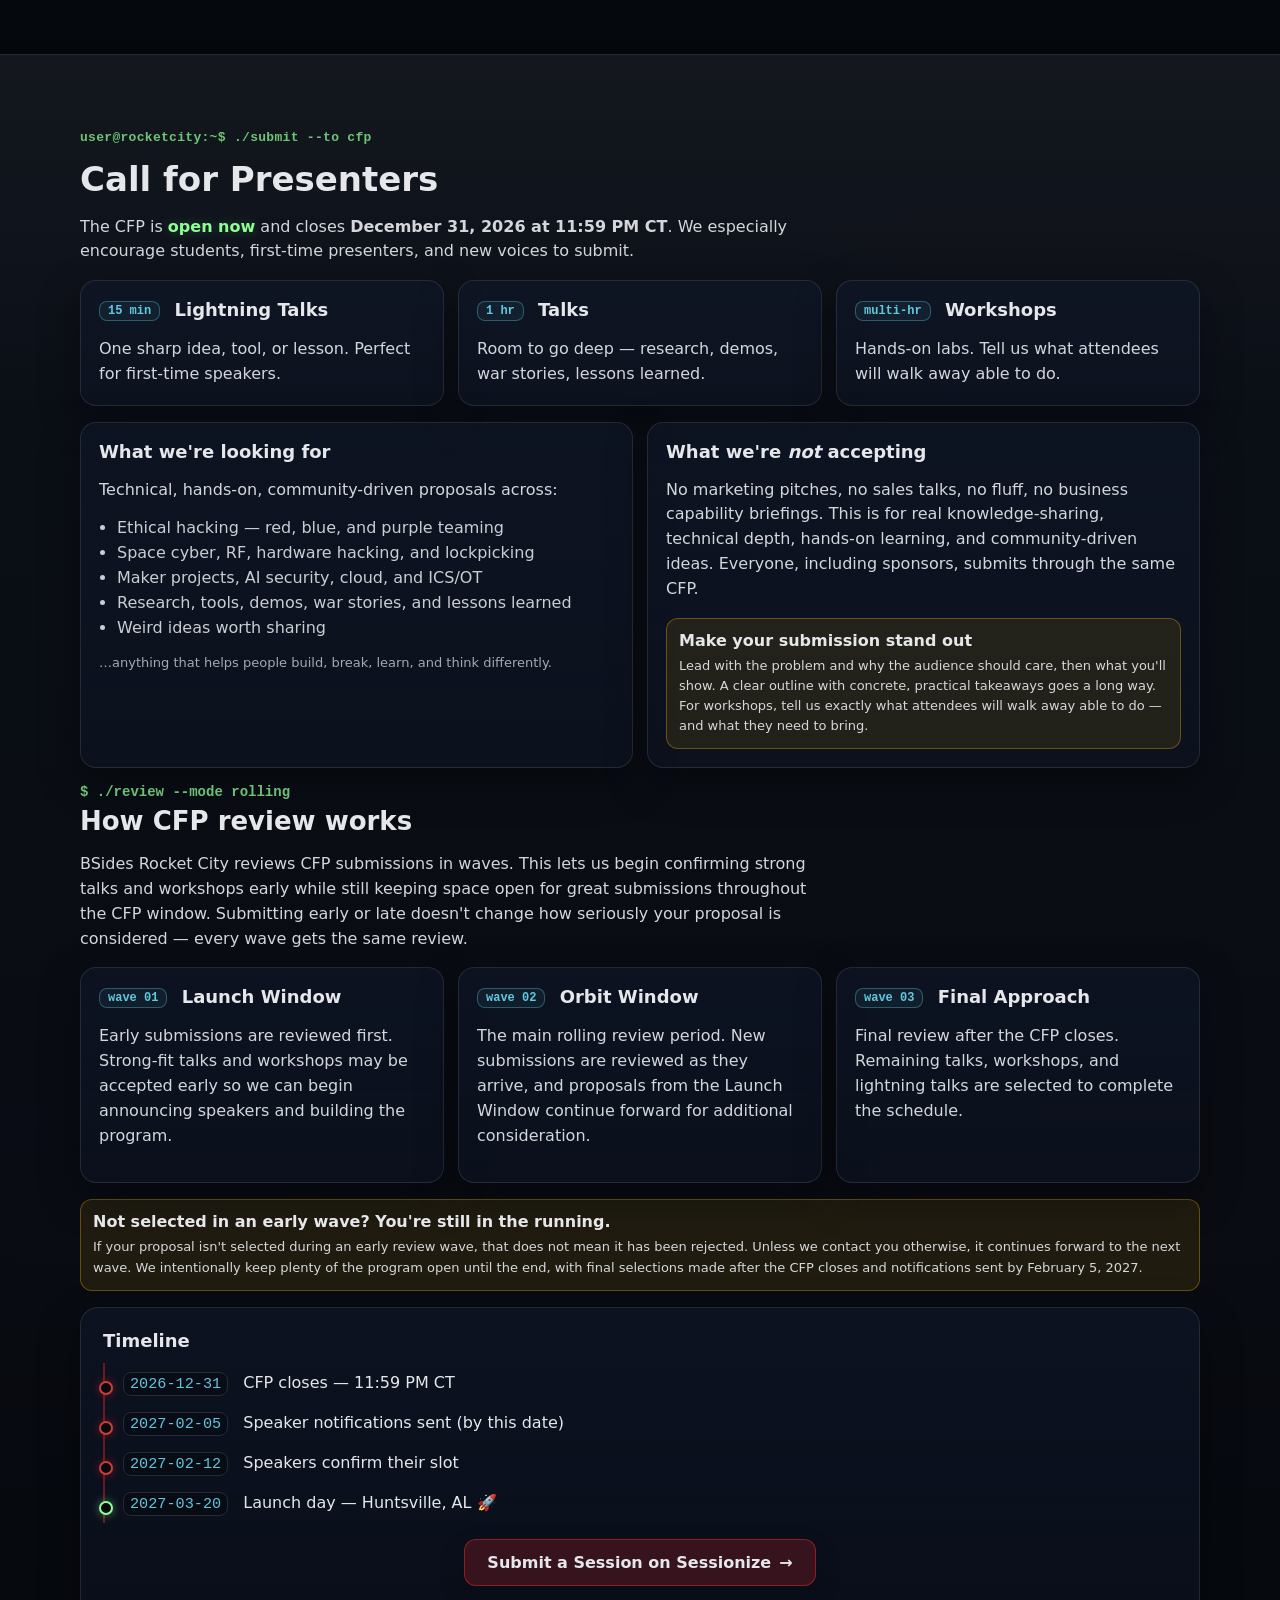
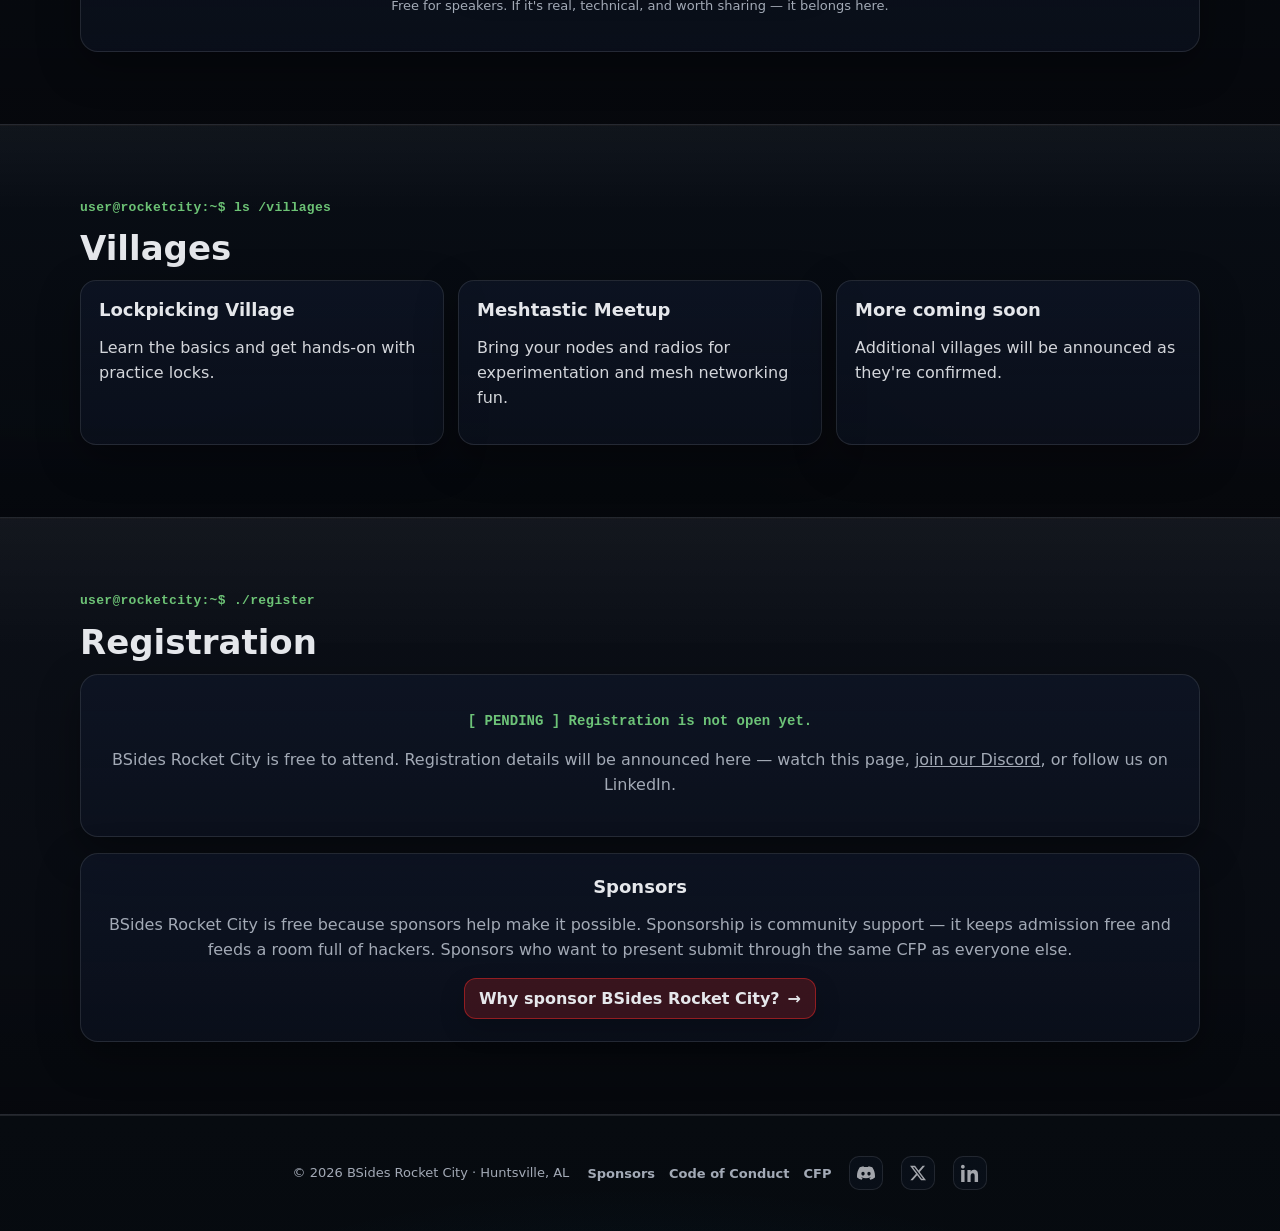
==== commit b8b9a69b: "Reword CFP review wave notice" ====
--- a/index.html
+++ b/index.html
@@ -224,8 +224,8 @@
             <p class="small">
               If your proposal isn't selected during an early review wave, that does not mean it
               has been rejected. Unless we contact you otherwise, it continues forward to the next
-              wave. Plenty of the program stays open until the end — final selections are made
-              after the CFP closes, and notifications go out by February 5, 2027.
+              wave. We intentionally keep plenty of the program open until the end, with final
+              selections made after the CFP closes and notifications sent by February 5, 2027.
             </p>
           </div>
         </div>
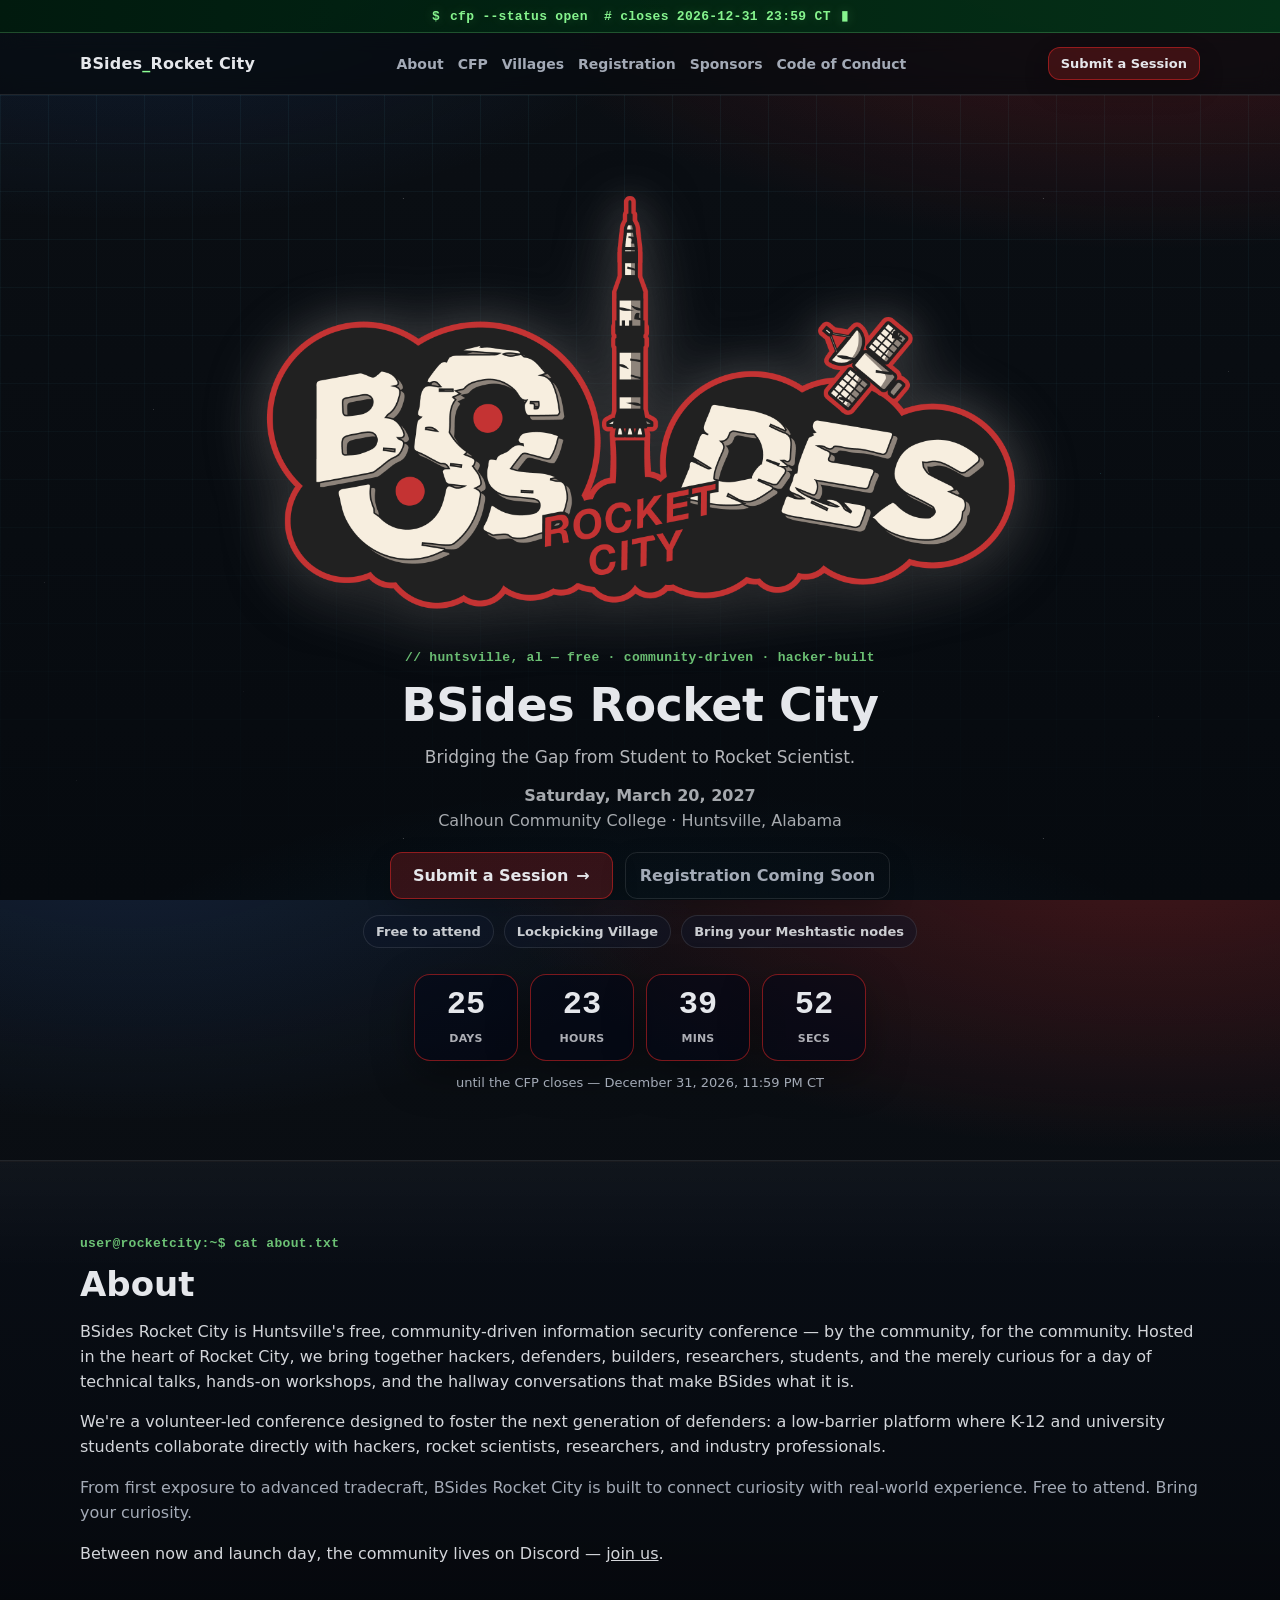
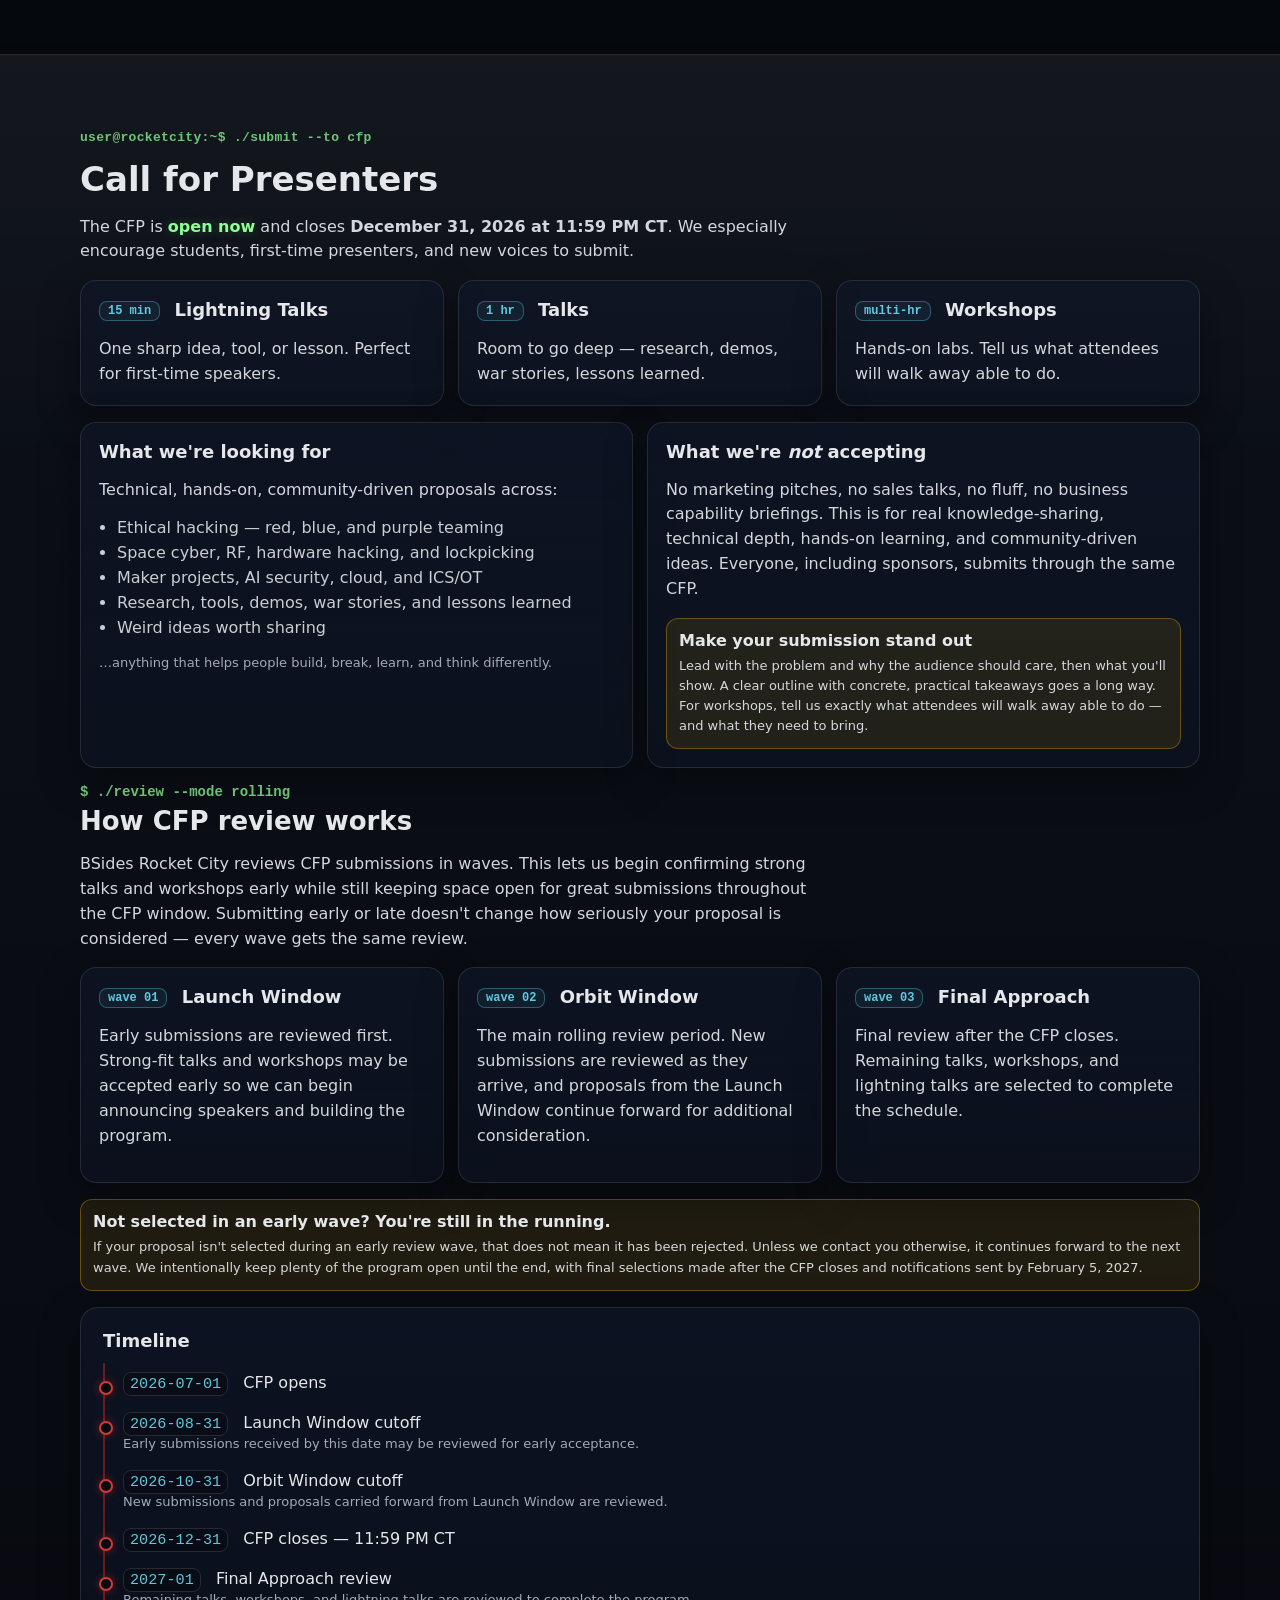
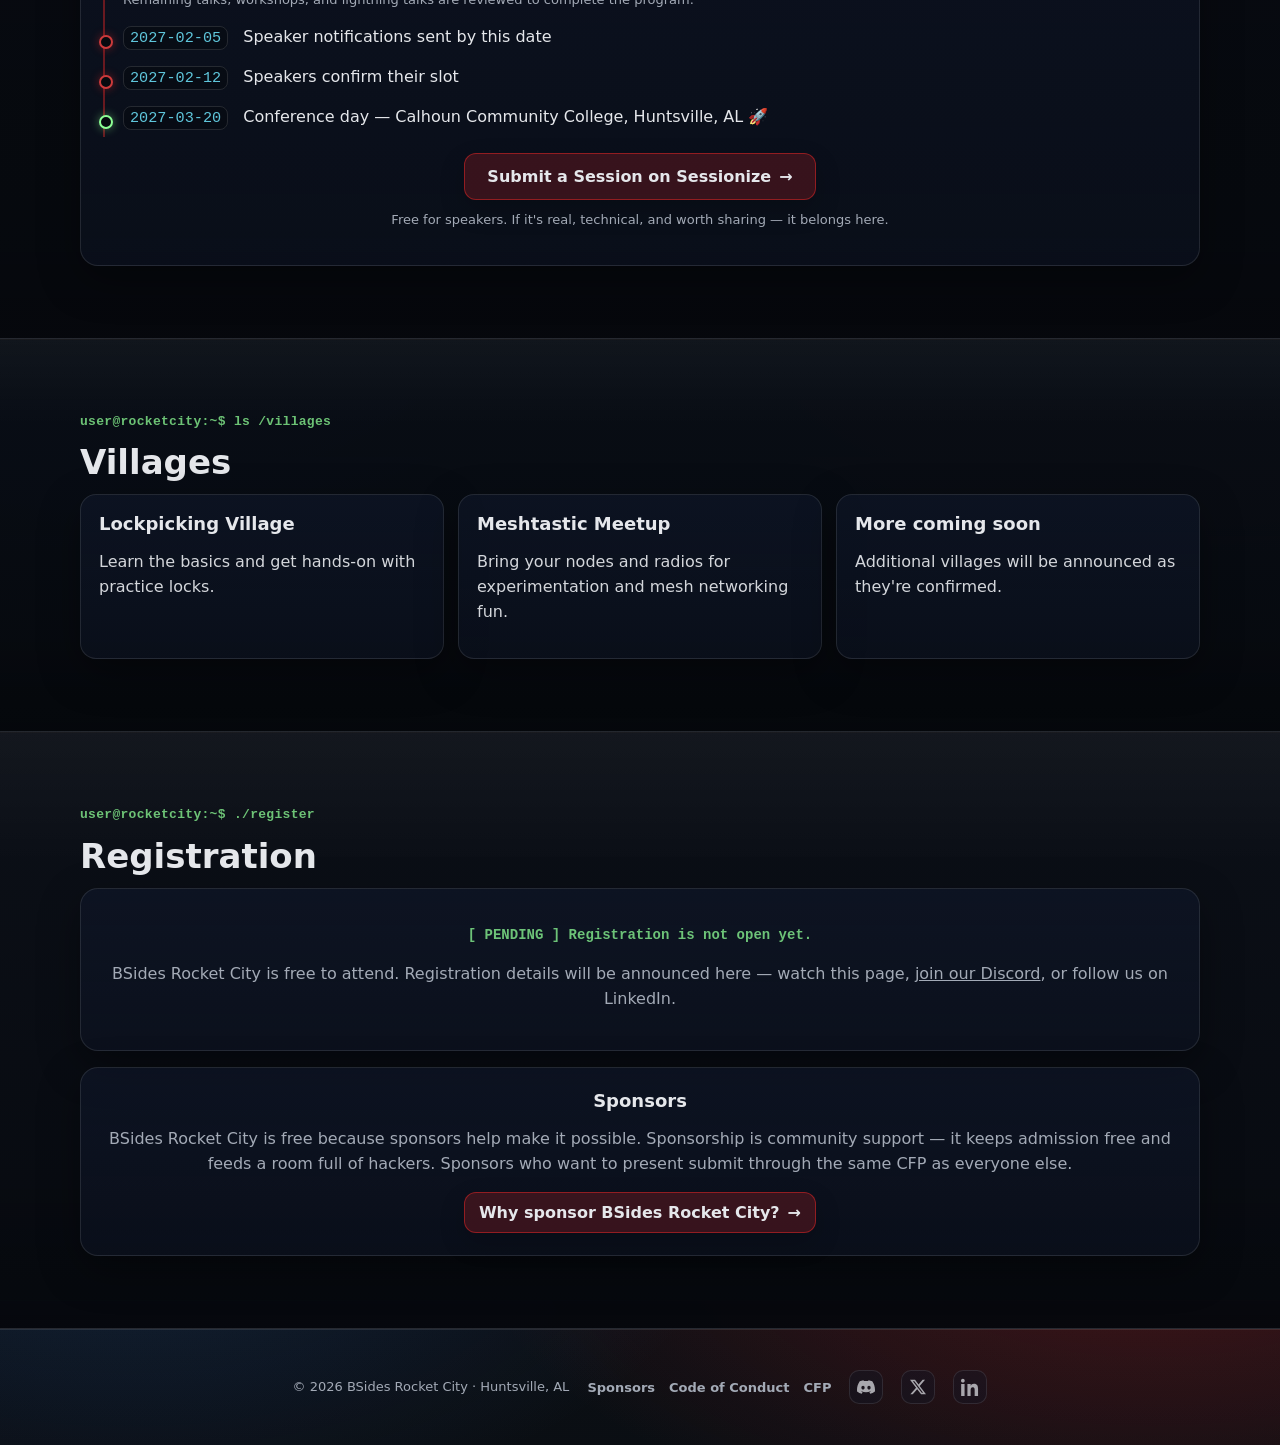
==== commit 1d0fd641: "Expand CFP timeline with review wave dates" ====
--- a/index.html
+++ b/index.html
@@ -233,10 +233,17 @@
         <div class="card big mt timeline-card">
           <h3>Timeline</h3>
           <ul class="timeline">
+            <li><code>2026-07-01</code> CFP opens</li>
+            <li><code>2026-08-31</code> Launch Window cutoff
+              <span class="timeline-note">Early submissions received by this date may be reviewed for early acceptance.</span></li>
+            <li><code>2026-10-31</code> Orbit Window cutoff
+              <span class="timeline-note">New submissions and proposals carried forward from Launch Window are reviewed.</span></li>
             <li><code>2026-12-31</code> CFP closes — 11:59 PM CT</li>
-            <li><code>2027-02-05</code> Speaker notifications sent (by this date)</li>
+            <li><code>2027-01</code> Final Approach review
+              <span class="timeline-note">Remaining talks, workshops, and lightning talks are reviewed to complete the program.</span></li>
+            <li><code>2027-02-05</code> Speaker notifications sent by this date</li>
             <li><code>2027-02-12</code> Speakers confirm their slot</li>
-            <li><code>2027-03-20</code> Launch day — Huntsville, AL 🚀</li>
+            <li><code>2027-03-20</code> Conference day — Calhoun Community College, Huntsville, AL 🚀</li>
           </ul>
 
           <div class="center mt">
--- a/assets/styles.css
+++ b/assets/styles.css
@@ -562,6 +562,13 @@
   color: var(--cyan);
 }
 
+.timeline-note{
+  display: block;
+  margin-top: 3px;
+  font-size: 13px;
+  color: var(--muted);
+}
+
 code{
   font-family: var(--mono);
   font-size: 0.95em;
